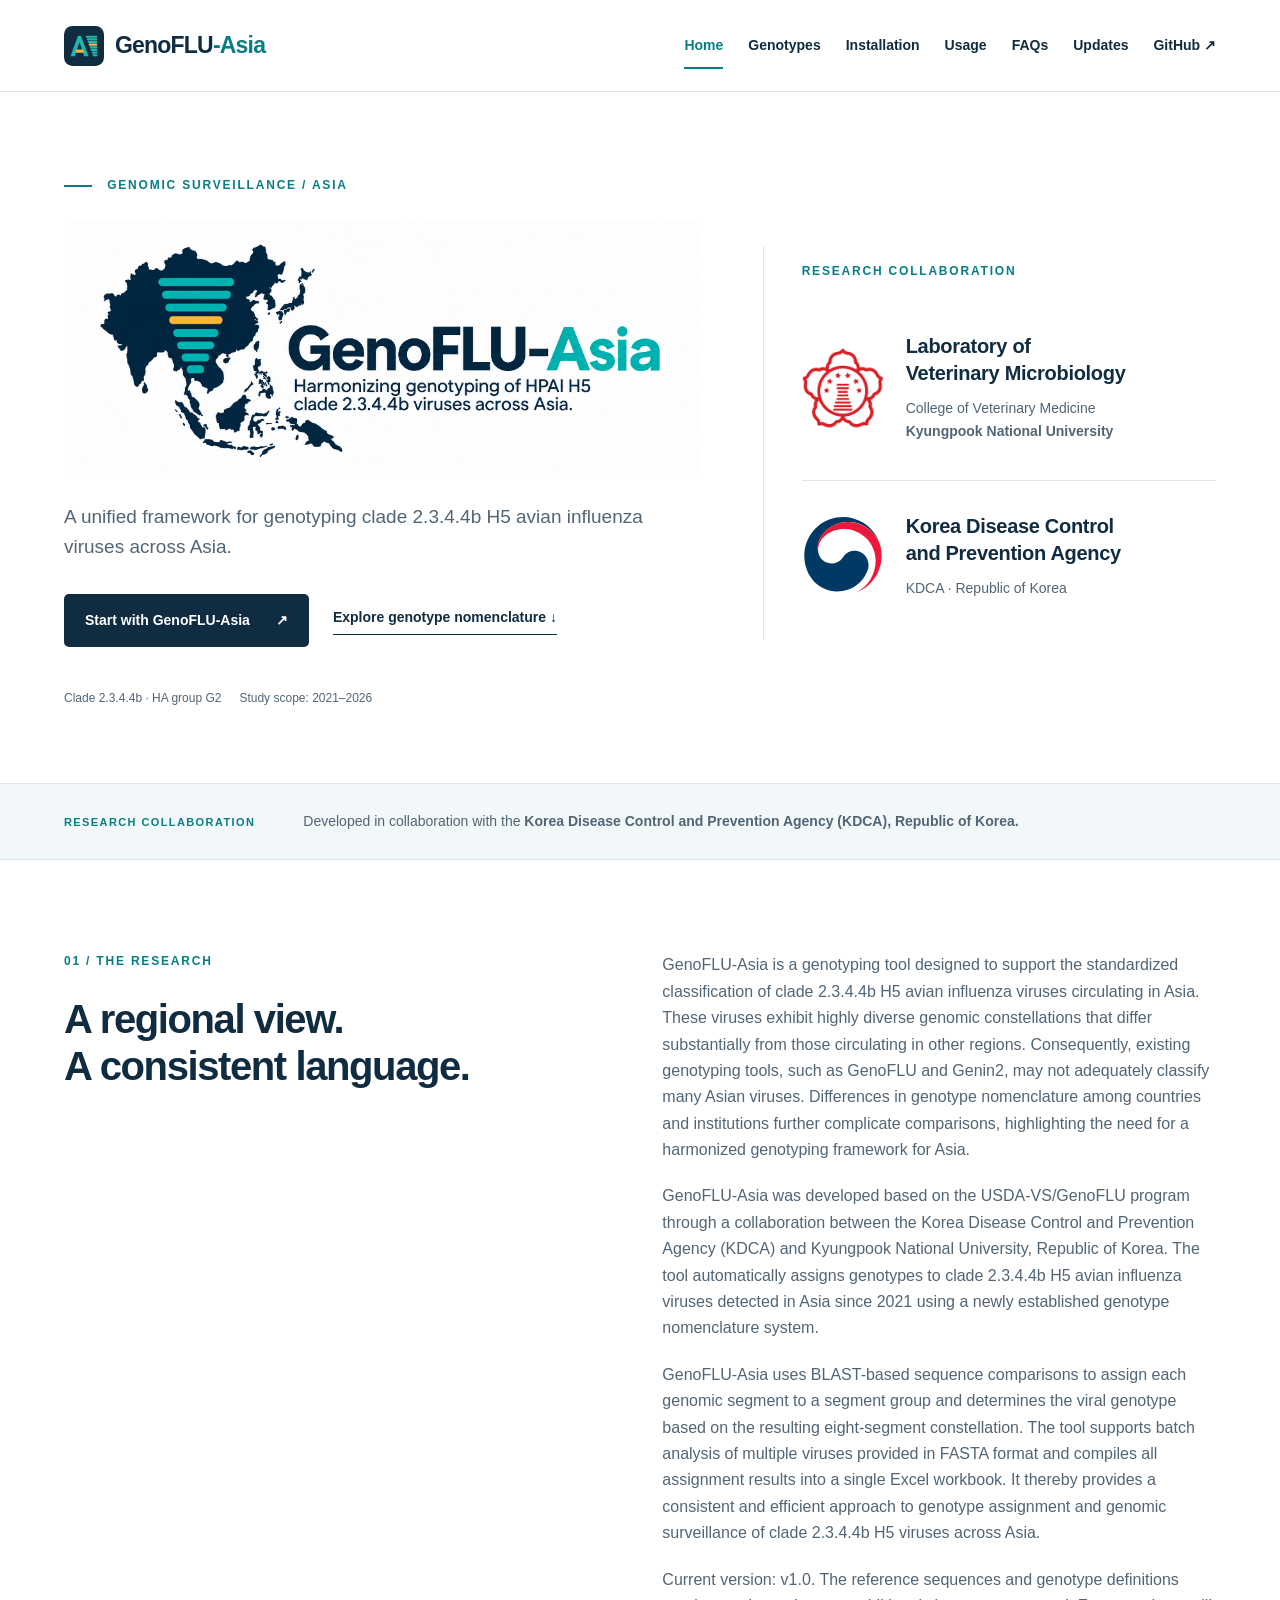
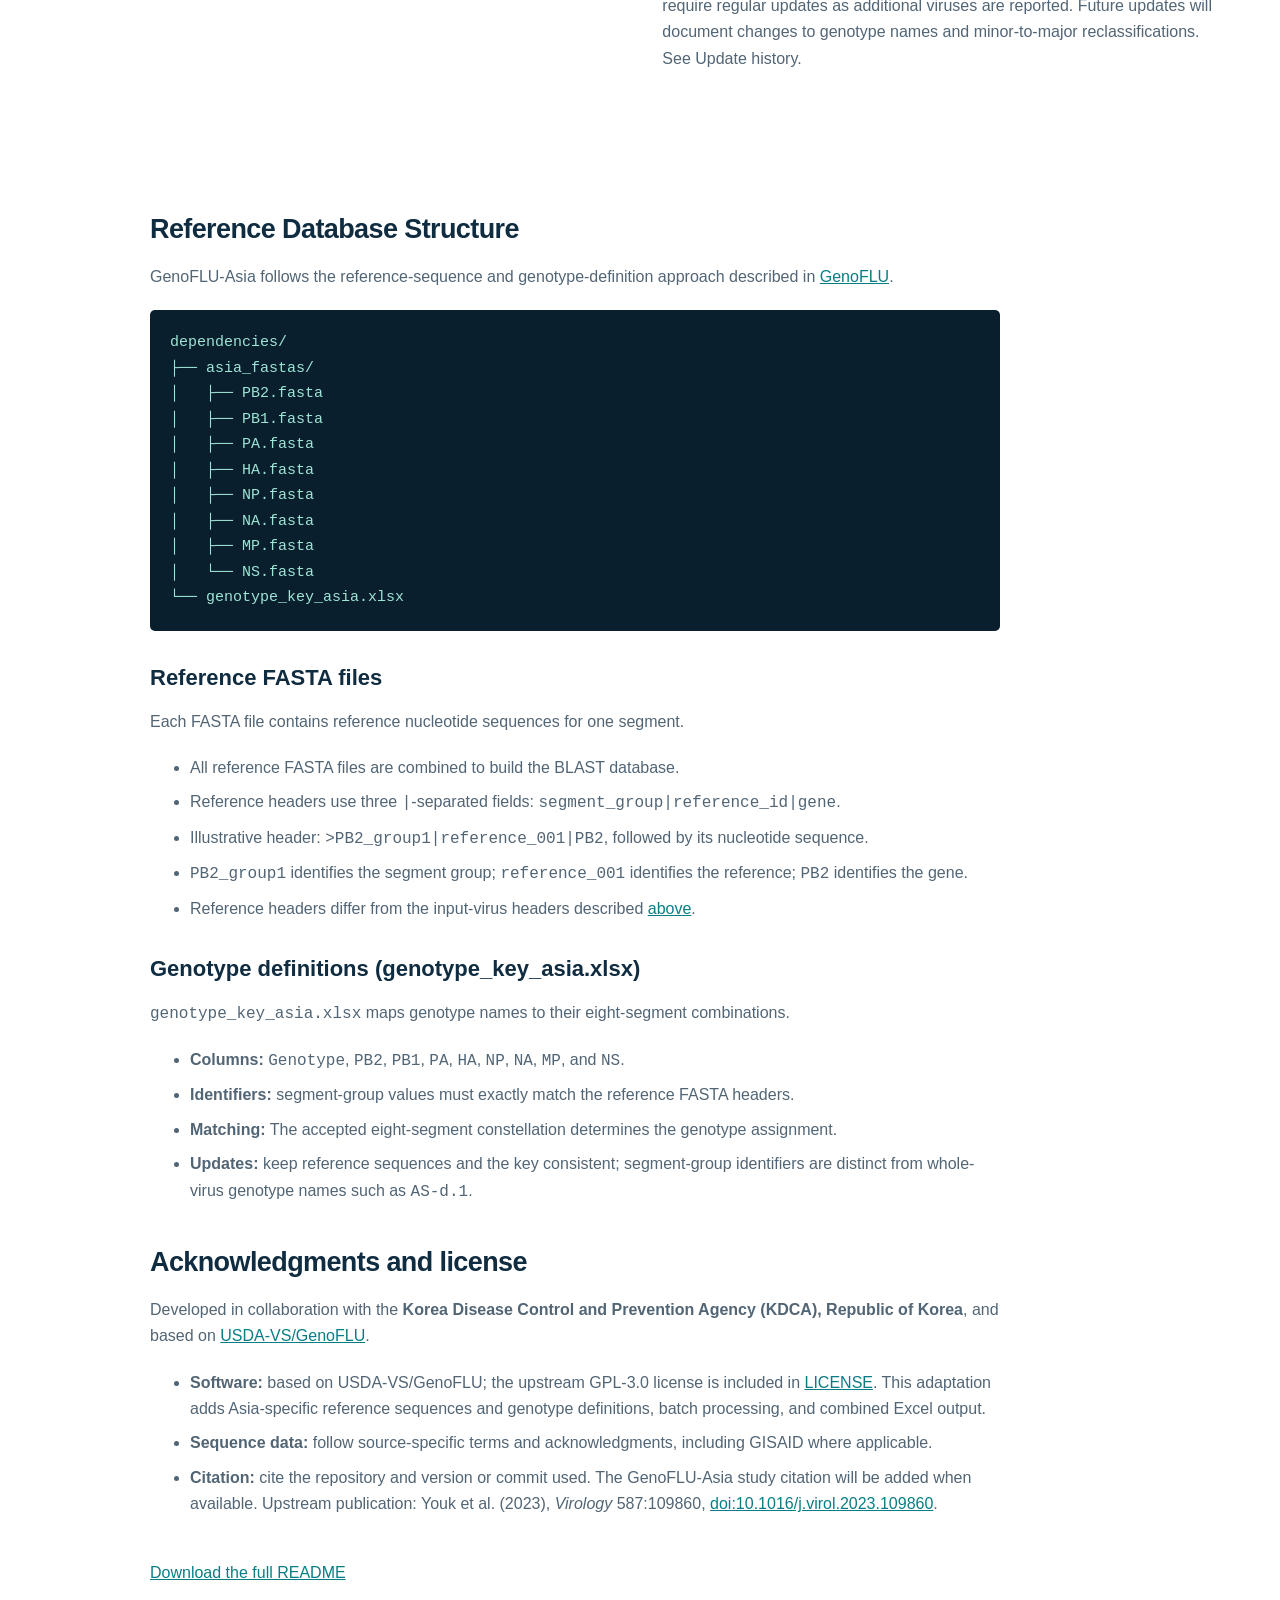
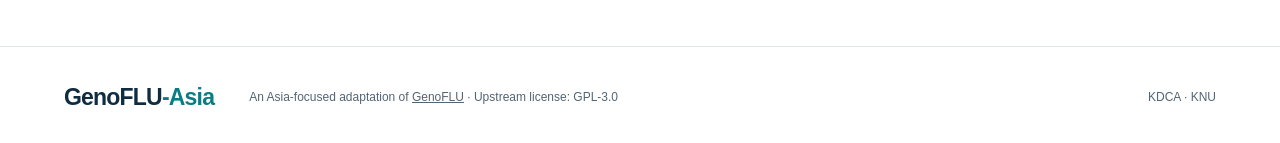
==== docs/index.html @ 5b0359af "Correct Genin2 name in overview" ====
<!doctype html>
<html lang="en">
<head>
<meta charset="utf-8"><meta name="viewport" content="width=device-width,initial-scale=1">
<title>Home | GenoFLU-Asia</title>
<meta name="description" content="Harmonizing genotyping of HPAI H5 clade 2.3.4.4b viruses across Asia. A unified framework for genotyping clade 2.3.4.4b H5 viruses across Asia.">
<link rel="icon" type="image/svg+xml" href="assets/genoflu-asia-icon.svg">
<link rel="stylesheet" href="style.css?v=20260916-institutions">
</head>
<body><a class="skip" href="#main">Skip to content</a><header><a class="brand" href="index.html"><img class="brand-icon" src="assets/genoflu-asia-icon.svg" alt="" width="40" height="40">GenoFLU<span class="brandasia">-Asia</span></a><nav aria-label="Main navigation"><a href="index.html" aria-current="page">Home</a><a href="genotypes.html">Genotypes</a><a href="installation.html">Installation</a><a href="usage.html">Usage</a><a href="faqs.html">FAQs</a><a href="updates.html">Updates</a><a href="https://github.com/KDCA-KNU-VirusResearch/GenoFLU-Asia">GitHub ↗</a></nav></header><main id="main" class=""><section class="hero hero-institutions">
<div class="herocopy"><p class="eyebrow"><span class="line"></span> GENOMIC SURVEILLANCE / ASIA</p><h1 class="hero-brand"><img src="assets/genoflu-asia-logo.png?v=6" alt="GenoFLU-Asia — Harmonizing genotyping of HPAI H5 clade 2.3.4.4b viruses across Asia." width="1983" height="793"></h1><p class="intro">A unified framework for genotyping clade 2.3.4.4b H5 avian influenza viruses across Asia.</p><div class="actions"><a class="button primary" href="installation.html">Start with GenoFLU-Asia <span aria-hidden="true">↗</span></a><a class="textlink" href="genotypes.html">Explore genotype nomenclature ↓</a></div><div class="scope"><span>Clade 2.3.4.4b · HA group G2</span><span>Study scope: 2021–2026</span></div></div>
<aside class="institution-panel" aria-label="Research collaboration">
<p class="eyebrow">RESEARCH COLLABORATION</p>
<div class="institution knu-institution">
<img src="assets/knu-authority-mark.jpg" alt="Kyungpook National University emblem" width="200" height="200">
<div><h2>Laboratory of<br>Veterinary Microbiology</h2><p>College of Veterinary Medicine<br><strong>Kyungpook National University</strong></p></div>
</div>
<div class="institution kdca-institution">
<img src="assets/kdca-signature.svg" alt="Korea Disease Control and Prevention Agency" class="kdca-signature">
<div><h2>Korea Disease Control<br>and Prevention Agency</h2><p>KDCA · Republic of Korea</p></div>
</div>
</aside>
</section>
<aside class="collaboration"><span>RESEARCH COLLABORATION</span><p>Developed in collaboration with the <strong>Korea Disease Control and Prevention Agency (KDCA), Republic of Korea.</strong></p></aside>
<section class="section overview" id="research"><div><p class="eyebrow">01 / THE RESEARCH</p><h2>A regional view.<br>A consistent language.</h2></div><div class="overviewtext"><p>GenoFLU-Asia is a genotyping tool designed to support the standardized classification of clade 2.3.4.4b H5 avian influenza viruses circulating in Asia. These viruses exhibit highly diverse genomic constellations that differ substantially from those circulating in other regions. Consequently, existing genotyping tools, such as GenoFLU and Genin2, may not adequately classify many Asian viruses. Differences in genotype nomenclature among countries and institutions further complicate comparisons, highlighting the need for a harmonized genotyping framework for Asia.</p>
<p>GenoFLU-Asia was developed based on the USDA-VS/GenoFLU program through a collaboration between the Korea Disease Control and Prevention Agency (KDCA) and Kyungpook National University, Republic of Korea. The tool automatically assigns genotypes to clade 2.3.4.4b H5 avian influenza viruses detected in Asia since 2021 using a newly established genotype nomenclature system.</p>
<p>GenoFLU-Asia uses BLAST-based sequence comparisons to assign each genomic segment to a segment group and determines the viral genotype based on the resulting eight-segment constellation. The tool supports batch analysis of multiple viruses provided in FASTA format and compiles all assignment results into a single Excel workbook. It thereby provides a consistent and efficient approach to genotype assignment and genomic surveillance of clade 2.3.4.4b H5 viruses across Asia.</p><p>Current version: v1.0. The reference sequences and genotype definitions require regular updates as additional viruses are reported. Future updates will document changes to genotype names and minor-to-major reclassifications. See <a href="updates.html">Update history</a>.</p></div></section>
<!-- README_REFERENCE_START --><div class="docpage reference-docs"><div class="docbody"><section id="reference-database-structure"><h2>Reference Database Structure</h2>
<p>GenoFLU-Asia follows the reference-sequence and genotype-definition approach described in <a href="https://github.com/USDA-VS/GenoFLU#-reference-database-structure">GenoFLU</a>.</p>
<pre><code>dependencies/
├── asia_fastas/
│   ├── PB2.fasta
│   ├── PB1.fasta
│   ├── PA.fasta
│   ├── HA.fasta
│   ├── NP.fasta
│   ├── NA.fasta
│   ├── MP.fasta
│   └── NS.fasta
└── genotype_key_asia.xlsx</code></pre>
<h3 id="reference-fasta-files">Reference FASTA files</h3>
<p>Each FASTA file contains reference nucleotide sequences for one segment.</p>
<ul><li>All reference FASTA files are combined to build the BLAST database.</li><li>Reference headers use three <code>|</code>-separated fields: <code>segment_group|reference_id|gene</code>.</li><li>Illustrative header: <code>&gt;PB2_group1|reference_001|PB2</code>, followed by its nucleotide sequence.</li><li><code>PB2_group1</code> identifies the segment group; <code>reference_001</code> identifies the reference; <code>PB2</code> identifies the gene.</li><li>Reference headers differ from the input-virus headers described <a href="usage.html#prepare-fasta-headers">above</a>.</li></ul>
<h3 id="genotype-key">Genotype definitions (genotype_key_asia.xlsx)</h3>
<p><code>genotype_key_asia.xlsx</code> maps genotype names to their eight-segment combinations.</p>
<ul><li><strong>Columns:</strong> <code>Genotype</code>, <code>PB2</code>, <code>PB1</code>, <code>PA</code>, <code>HA</code>, <code>NP</code>, <code>NA</code>, <code>MP</code>, and <code>NS</code>.</li><li><strong>Identifiers:</strong> segment-group values must exactly match the reference FASTA headers.</li><li><strong>Matching:</strong> The accepted eight-segment constellation determines the genotype assignment.</li><li><strong>Updates:</strong> keep reference sequences and the key consistent; segment-group identifiers are distinct from whole-virus genotype names such as <code>AS-d.1</code>.</li></ul></section><section id="acknowledgments-and-license"><h2>Acknowledgments and license</h2>
<p>Developed in collaboration with the <strong>Korea Disease Control and Prevention Agency (KDCA), Republic of Korea</strong>, and based on <a href="https://github.com/USDA-VS/GenoFLU">USDA-VS/GenoFLU</a>.</p>
<ul><li><strong>Software:</strong> based on USDA-VS/GenoFLU; the upstream GPL-3.0 license is included in <a href="LICENSE">LICENSE</a>. This adaptation adds Asia-specific reference sequences and genotype definitions, batch processing, and combined Excel output.</li><li><strong>Sequence data:</strong> follow source-specific terms and acknowledgments, including GISAID where applicable.</li><li><strong>Citation:</strong> cite the repository and version or commit used. The GenoFLU-Asia study citation will be added when available. Upstream publication: Youk et al. (2023), <em>Virology</em> 587:109860, <a href="https://doi.org/10.1016/j.virol.2023.109860">doi:10.1016/j.virol.2023.109860</a>.</li></ul></section><p><a href="README.md">Download the full README</a></p></div></div><!-- README_REFERENCE_END --></main><footer><a class="brand" href="index.html">GenoFLU<span class="brandasia">-Asia</span></a><p>An Asia-focused adaptation of <a href="https://github.com/USDA-VS/GenoFLU">GenoFLU</a> · Upstream license: GPL-3.0</p><span>KDCA · KNU</span></footer><div role="status" aria-live="polite" id="status"></div><script src="app.js"></script></body></html>
---- docs/style.css ----
:root{--navy:#102c40;--teal:#087e84;--mint:#63d9c3;--gray:#526575;--line:#dce5e9;--light:#f2f7f9}*{box-sizing:border-box}html{scroll-behavior:smooth;scroll-padding-top:100px}body{margin:0;color:var(--navy);font:16px/1.65 Arial,Helvetica,sans-serif}a{color:inherit;text-decoration:none}button{font:inherit;cursor:pointer}button,a{-webkit-tap-highlight-color:transparent}a:focus-visible,button:focus-visible{outline:3px solid #e69d24;outline-offset:5px}header{height:92px;max-width:1440px;padding:0 64px;margin:auto;display:flex;align-items:center;justify-content:space-between;border-bottom:1px solid var(--line)}.brand{display:inline-flex;align-items:center;font-size:23px;font-weight:750;letter-spacing:-.8px}.brandasia{color:var(--teal)}.brandmark{background:var(--navy);color:var(--mint);border-radius:8px;padding:0 10px;font-size:27px;margin-right:10px}nav{display:flex;align-items:center;gap:32px;font-size:14px;font-weight:bold}.navbutton{border:1px solid var(--line);padding:9px 17px;border-radius:5px}.hero{max-width:1440px;margin:auto;padding:84px 64px 74px;display:grid;grid-template-columns:1.3fr 1fr;gap:65px;align-items:center}.eyebrow{font-size:12px;font-weight:bold;letter-spacing:1.8px;color:var(--teal);margin:0 0 24px}.line{display:inline-block;width:28px;height:2px;background:var(--teal);vertical-align:middle;margin-right:10px}h1{font-size:clamp(42px,4.65vw,68px);line-height:1.09;letter-spacing:-2.8px;margin:0 0 26px;font-weight:650}h1 em{color:var(--teal);font-style:normal}p{margin:0 0 20px}.intro{max-width:455px;font-size:19px;color:var(--gray);line-height:1.6}.actions{display:flex;align-items:center;gap:24px;flex-wrap:wrap;margin-top:32px}.button{padding:15px 21px;border-radius:5px;display:inline-flex;gap:26px;align-items:center;font-size:14px;font-weight:bold}.primary{background:var(--navy);color:white}.primary:hover{background:var(--teal)}.textlink{font-size:14px;font-weight:bold;border-bottom:1px solid currentColor;padding-bottom:5px}.scope{display:flex;gap:18px;flex-wrap:wrap;font-size:12px;color:var(--gray);margin-top:42px}.herofigure{border-radius:12px;padding:27px 32px;background:var(--navy);color:#dcecf2;box-shadow:0 24px 60px #15364618;overflow:hidden}.figuretop{display:flex;justify-content:space-between;font-size:10px;letter-spacing:1.6px;border-bottom:1px solid #ffffff25;padding-bottom:18px;gap:10px}.diagramlabel{font-size:14px;margin:26px 0 0;color:#b6cfda}.segments{display:flex;gap:14px;height:208px;align-items:end;justify-content:center;margin:0 0 20px}.segments div{display:flex;flex-direction:column;align-items:center;gap:12px;font-size:12px;color:#b9d5dd}.segments i{display:block;width:21px;height:var(--h);background:var(--c);border-radius:14px}.diagramflow{border-top:1px solid #ffffff25;border-bottom:1px solid #ffffff25;font-size:10px;letter-spacing:1.2px;padding:17px 0;display:flex;justify-content:space-between;gap:8px}.diagramflow span{color:var(--mint)}.example{display:flex;align-items:center;justify-content:space-between;margin:16px 0}.example span{font-size:13px;color:#b6cfda}.example strong{font-size:40px;letter-spacing:-1px;color:white}.example b{color:var(--mint)}.example em{font-style:normal;color:#f0b84a}.diagramnote{font-size:12px;color:#a9c2cd;margin:0}.collaboration{background:var(--light);border-block:1px solid var(--line);display:flex;align-items:center;gap:48px;padding:26px max(64px,calc((100vw - 1312px)/2));}.collaboration>span{font-size:11px;letter-spacing:1.4px;min-width:185px;color:var(--teal);font-weight:bold}.collaboration p{font-size:14px;max-width:760px;margin:0;color:var(--gray)}.section{max-width:1440px;padding:92px 64px;margin:auto}.overview{display:grid;grid-template-columns:1fr 1.1fr;gap:95px}h2{font-size:40px;line-height:1.18;letter-spacing:-1.4px;font-weight:600;margin:0 0 25px}.overviewtext p{color:var(--gray)}.distribution{max-width:1312px;margin:0 auto;background:var(--light);border:1px solid var(--line);border-radius:10px;padding:42px}.sectionheading{display:flex;justify-content:space-between;gap:50px;align-items:end}.sectionheading>p{max-width:340px;color:var(--gray);font-size:15px}.tabs{display:flex;gap:28px;margin:20px 0 0;border-bottom:1px solid var(--line)}.tabs button{color:var(--gray);border:0;background:none;padding:18px 0;font-size:14px;font-weight:bold}.tabs [aria-selected=true]{color:var(--teal);box-shadow:0 2px var(--teal)}.figurepanel{background:white;margin-top:25px;border-radius:5px;padding:15px}.figurepanel[hidden]{display:none}figure{margin:0}img{max-width:100%;height:auto;display:block}figcaption{padding:18px 10px 8px;border-top:1px solid var(--line);font-size:13px;color:var(--gray);display:flex;gap:20px;justify-content:space-between}figcaption a{white-space:nowrap;text-decoration:underline}.names{display:grid;grid-template-columns:1fr 1fr;gap:35px 80px}.names>div>p:not(.eyebrow){color:var(--gray);max-width:400px}.namerules article{display:flex;gap:28px;padding:25px 0;border-bottom:1px solid var(--line)}.namerules article:first-child{padding-top:0}.rulecount{font-size:42px;line-height:1.3;color:var(--teal);min-width:66px}.namerules h3{margin:0 0 5px;font-size:18px}.namerules p{font-size:15px;color:var(--gray);margin:0}.nameimage{grid-column:1/-1;border:1px solid var(--line);border-radius:8px;overflow:hidden;padding:15px}.start{background:var(--navy);color:white;display:grid;grid-template-columns:.8fr 1.2fr;gap:100px;padding:80px max(64px,calc((100vw - 1312px)/2));}.start .eyebrow{color:var(--mint)}.startintro>p:not(.eyebrow){color:#bdd1db;max-width:330px}.startintro .textlink{color:var(--mint)}.startintro .releasenote{font-size:13px;margin-top:32px}.steps article{border-top:1px solid #ffffff26;padding:23px 0 17px}.steps article:first-child{padding-top:0;border-top:0}.stephead{display:flex;align-items:center;justify-content:space-between;gap:15px}.steps h3{font-size:17px;margin:0 0 14px}.steps h3 span{color:var(--mint);font:13px monospace;margin-right:15px}.copy{background:#ffffff10;border:1px solid #ffffff35;border-radius:4px;color:white;font-size:12px;padding:5px 12px}.copy:hover{background:#ffffff25}pre{background:#091f2e;padding:20px;border-radius:5px;overflow:auto;margin:10px 0 12px;font-size:14px;line-height:1.7;color:#9ee4d4}code{font-family:Consolas,monospace}.steps p{color:#bed0da;font-size:14px;margin:0}.steps p code{overflow-wrap:anywhere}.result{padding-bottom:0!important}footer{max-width:1440px;padding:32px 64px;display:flex;align-items:center;gap:35px;margin:auto}footer p{font-size:12px;color:var(--gray);margin:0;flex:1}footer p a{text-decoration:underline}footer>span{font-size:12px;color:var(--gray)}#status{position:fixed;right:25px;bottom:25px;background:var(--teal);color:white;border-radius:5px;padding:0}#status:not(:empty){padding:12px 20px}.skip{position:absolute;left:20px;top:-90px;background:white;padding:10px;z-index:10}.skip:focus{top:10px}@media(max-width:1050px){header{padding:0 30px}.hero{padding:60px 30px;gap:30px}h1{font-size:48px}.segments{gap:10px}.herofigure{padding:25px}.section{padding:65px 30px;gap:40px}.distribution{margin:0 25px;padding:25px}.collaboration{padding:24px 30px;gap:25px}.start{padding:60px 30px;gap:45px}footer{padding:30px}.scope{gap:8px}.figuretop{font-size:9px}}@media(max-width:720px){header{height:76px;padding:0 20px}.brand{font-size:20px}nav{gap:16px}nav>a:not(.navbutton){display:none}.hero{grid-template-columns:1fr;padding:45px 22px;gap:40px}h1{font-size:46px;letter-spacing:-1.8px}.herofigure{max-width:500px;width:100%;margin:auto}.scope{margin-top:26px}.collaboration{display:block;padding:23px}.collaboration>span{display:block;margin-bottom:10px}.section{padding:55px 22px;grid-template-columns:1fr;gap:20px}h2{font-size:34px}.distribution{margin:0 12px;padding:22px 12px}.sectionheading{display:block}.sectionheading>p{max-width:none}.tabs{gap:20px}.tabs button{font-size:13px;text-align:left}.figurepanel{padding:5px}.figurepanel img{min-height:0}figcaption{display:block;font-size:12px}figcaption a{display:inline-block;margin-top:10px}.nameimage{padding:0}.start{grid-template-columns:1fr;padding:50px 22px;gap:35px}.startintro>p:not(.eyebrow){max-width:none}footer{flex-wrap:wrap;padding:25px 22px;gap:15px}footer p{flex-basis:100%;order:3}.segments{gap:17px}.segments i{width:20px}.diagramflow{font-size:9px}.nameimage img{min-width:0}pre{font-size:12px}.actions{gap:20px}.rulecount{font-size:36px}}@media(prefers-reduced-motion:reduce){html{scroll-behavior:auto}}
/* Four vector-sharp constellation examples with vertically ordered segments. */
.hero{grid-template-columns:1.05fr 1.15fr;gap:40px}.herofigure{padding:28px 24px}.constellations{display:grid;grid-template-columns:repeat(4,minmax(0,1fr));gap:12px;padding:27px 0 30px}.constellation{min-width:0}.hagroup{font-size:12px;color:#b9d5dd;letter-spacing:1px}.constellation h3{font-size:19px;letter-spacing:-.6px;margin:4px 0 22px;color:white;white-space:nowrap}.verticalsegments{display:grid;gap:12px}.segmentrow{display:grid;grid-template-columns:25px 1fr;gap:6px;align-items:center;height:17px}.segmentrow span{font-size:10px;color:#c0d7e2}.segmentrow i{display:block;width:min(var(--bar),100%);height:9px;background:var(--c);border-radius:1px}.diagramnote{margin-top:14px}.names{padding-top:30px}.distribution{margin-bottom:85px}.tabs{flex-wrap:wrap;gap:12px 28px}.timeline-scroll{overflow-x:auto;background:#000;border-radius:4px}.timeline-scroll img{width:2679px;min-width:1800px;max-width:none;height:auto}.timeline-scroll:focus-visible{outline:3px solid var(--teal);outline-offset:4px}
@media(max-width:1050px){.hero{grid-template-columns:1fr;max-width:800px}.herofigure{width:100%}.constellation h3{font-size:22px}.segmentrow{grid-template-columns:32px 1fr;gap:12px}.segmentrow span{font-size:12px}.segmentrow i{height:10px}.constellations{gap:25px}.herofigure .diagramflow{justify-content:center;gap:24px}}
@media(max-width:720px){.herofigure{max-width:none;padding:22px 18px}.constellations{gap:12px}.constellation h3{font-size:17px}.segmentrow{grid-template-columns:24px 1fr;gap:5px}.segmentrow span{font-size:10px}.segmentrow i{height:8px}.verticalsegments{gap:11px}.names{padding-top:10px}.tabs{gap:8px 16px}.tabs button{padding:12px 0}.timeline-scroll img{min-width:1800px}.distribution{margin-bottom:50px}}
@media(max-width:390px){.constellations{grid-template-columns:repeat(2,minmax(0,1fr));gap:25px}.constellation h3{font-size:21px}.segmentrow{grid-template-columns:30px 1fr}.segmentrow span{font-size:12px}}
.timeline-scroll img{width:100%;min-width:0;max-width:100%}.timeline-scroll.is-zoomed img{width:2679px;min-width:2679px;max-width:none}.timeline-controls{display:flex;justify-content:flex-end;padding:8px 0 15px}.timeline-controls button{font-size:14px;padding:8px 14px;color:var(--teal);border:1px solid var(--line);border-radius:4px;background:white}
.timeline-scroll{background:#fff}.timeline-scroll.is-zoomed img{width:5891px;min-width:5891px;max-width:none}
header nav a[aria-current=page]{color:var(--teal);box-shadow:0 2px var(--teal);padding-block:10px}header nav{gap:25px}header nav>a{display:inline-block!important}.docpage{max-width:1080px;margin:auto;padding:75px 50px 90px;min-height:75vh}.docintro{border-bottom:1px solid var(--line);padding-bottom:25px;margin-bottom:40px}.docintro h1{font-size:54px;line-height:1.15;letter-spacing:-1.8px}.docintro>p:last-child{font-size:19px;color:var(--gray)}.docbody{max-width:850px}.docbody section{margin:0 0 42px}.docbody h2{font-size:27px;letter-spacing:-.6px;margin-bottom:18px}.docbody p{color:var(--gray)}.docbody p a{text-decoration:underline;color:var(--teal)}.docbody .copy{color:var(--teal);border-color:var(--line);background:var(--light)}.docbody .stephead h2{margin-bottom:0}.docbody pre{font-size:15px;margin-block:18px;line-height:1.7}.docbody code{overflow-wrap:anywhere}.notice{background:var(--light);border-left:3px solid var(--teal);padding:18px;margin-block:20px}.smallnote{font-size:14px}.tablewrap{overflow:auto;margin-bottom:20px}table{border-collapse:collapse;width:100%;font-size:15px}th,td{text-align:left;padding:16px;border-bottom:1px solid var(--line);vertical-align:top}th{background:var(--light)}td:first-child{font-weight:bold;width:30%}.faqitems details{border-bottom:1px solid var(--line);padding:20px 0}.faqitems summary{font-size:18px;font-weight:bold;cursor:pointer}.faqitems details p{margin:15px 0 0;padding-left:22px}.faqitems summary:focus-visible{outline:3px solid var(--teal)}body:has(.names) .names{padding-top:65px}footer{border-top:1px solid var(--line)}
@media(max-width:720px){header{height:auto;min-height:76px;flex-wrap:wrap;padding-block:14px;gap:15px}header nav{width:100%;gap:22px;overflow-x:auto;font-size:14px;padding-bottom:4px;white-space:nowrap}.docpage{padding:42px 22px 60px}.docintro h1{font-size:39px}.docintro>p:last-child{font-size:17px}.docbody pre{font-size:13px}.docbody h2{font-size:24px}.docbody .stephead{gap:10px}th,td{padding:12px}body:has(.names) .names{padding-top:40px}}
.brand-icon{display:inline-block;width:40px;height:40px;margin-right:11px;flex-shrink:0}header .brand{white-space:nowrap}
.brand-icon.primary-map{width:49px;height:40px;object-fit:contain}.segmentrow i{border-radius:999px}
.primary-wordmark{display:block;width:230px;height:auto;max-height:86px;object-fit:contain}@media(max-width:720px){.primary-wordmark{width:210px;max-height:76px}}
.hero-brand{margin:0 0 28px;line-height:1}.hero-brand img{display:block;width:100%;height:auto}.hero .herocopy{min-width:0}@media(max-width:720px){.hero-brand{margin:0 -10px 25px}.hero-brand img{width:100%}}
.docbody h3{font-size:22px;line-height:1.35;margin:32px 0 16px}.docbody li{margin-bottom:8px;color:var(--gray)}.docbody li a{text-decoration:underline;color:var(--teal)}.docbody .code-actions{justify-content:flex-end;margin-bottom:-8px}.reference-docs{min-height:0;padding-top:30px;padding-bottom:40px}

.hero.hero-single{display:block;max-width:1440px}.hero-single .herocopy{width:100%;max-width:1120px;margin-inline:auto}.hero-single .intro{max-width:640px}

.hero-single .hero-brand{margin:0 0 28px}

.hero.hero-institutions{display:grid;grid-template-columns:minmax(0,1.4fr) minmax(0,1fr);gap:64px;max-width:1440px;align-items:center}
.hero-institutions .hero-brand{margin:0 0 28px}.hero-institutions .intro{max-width:600px}
.institution-panel{border-left:1px solid var(--line);padding:16px 0 16px 38px}.institution-panel>.eyebrow{margin-bottom:28px}
.institution{display:flex;align-items:center;gap:22px;padding:24px 0}.institution+.institution{border-top:1px solid var(--line);margin-top:12px;padding-top:32px}
.knu-institution>img{width:82px;height:82px;object-fit:contain;flex-shrink:0}.institution h2{font-size:20px;line-height:1.35;letter-spacing:-.3px;margin:0 0 10px}.institution p{font-size:14px;line-height:1.65;color:var(--gray);margin:0}.institution p strong{font-weight:600}
.kdca-signature{width:82px;height:82px;object-fit:contain;flex-shrink:0}
@media(max-width:1050px){.hero.hero-institutions{grid-template-columns:1fr;max-width:850px;gap:36px}.institution-panel{border-left:0;border-top:1px solid var(--line);padding:28px 0 0}.institution-panel>.eyebrow{margin-bottom:10px}}
@media(max-width:720px){.institution h2{font-size:18px}.knu-institution>img,.kdca-signature{width:64px;height:64px}.institution{gap:18px}}
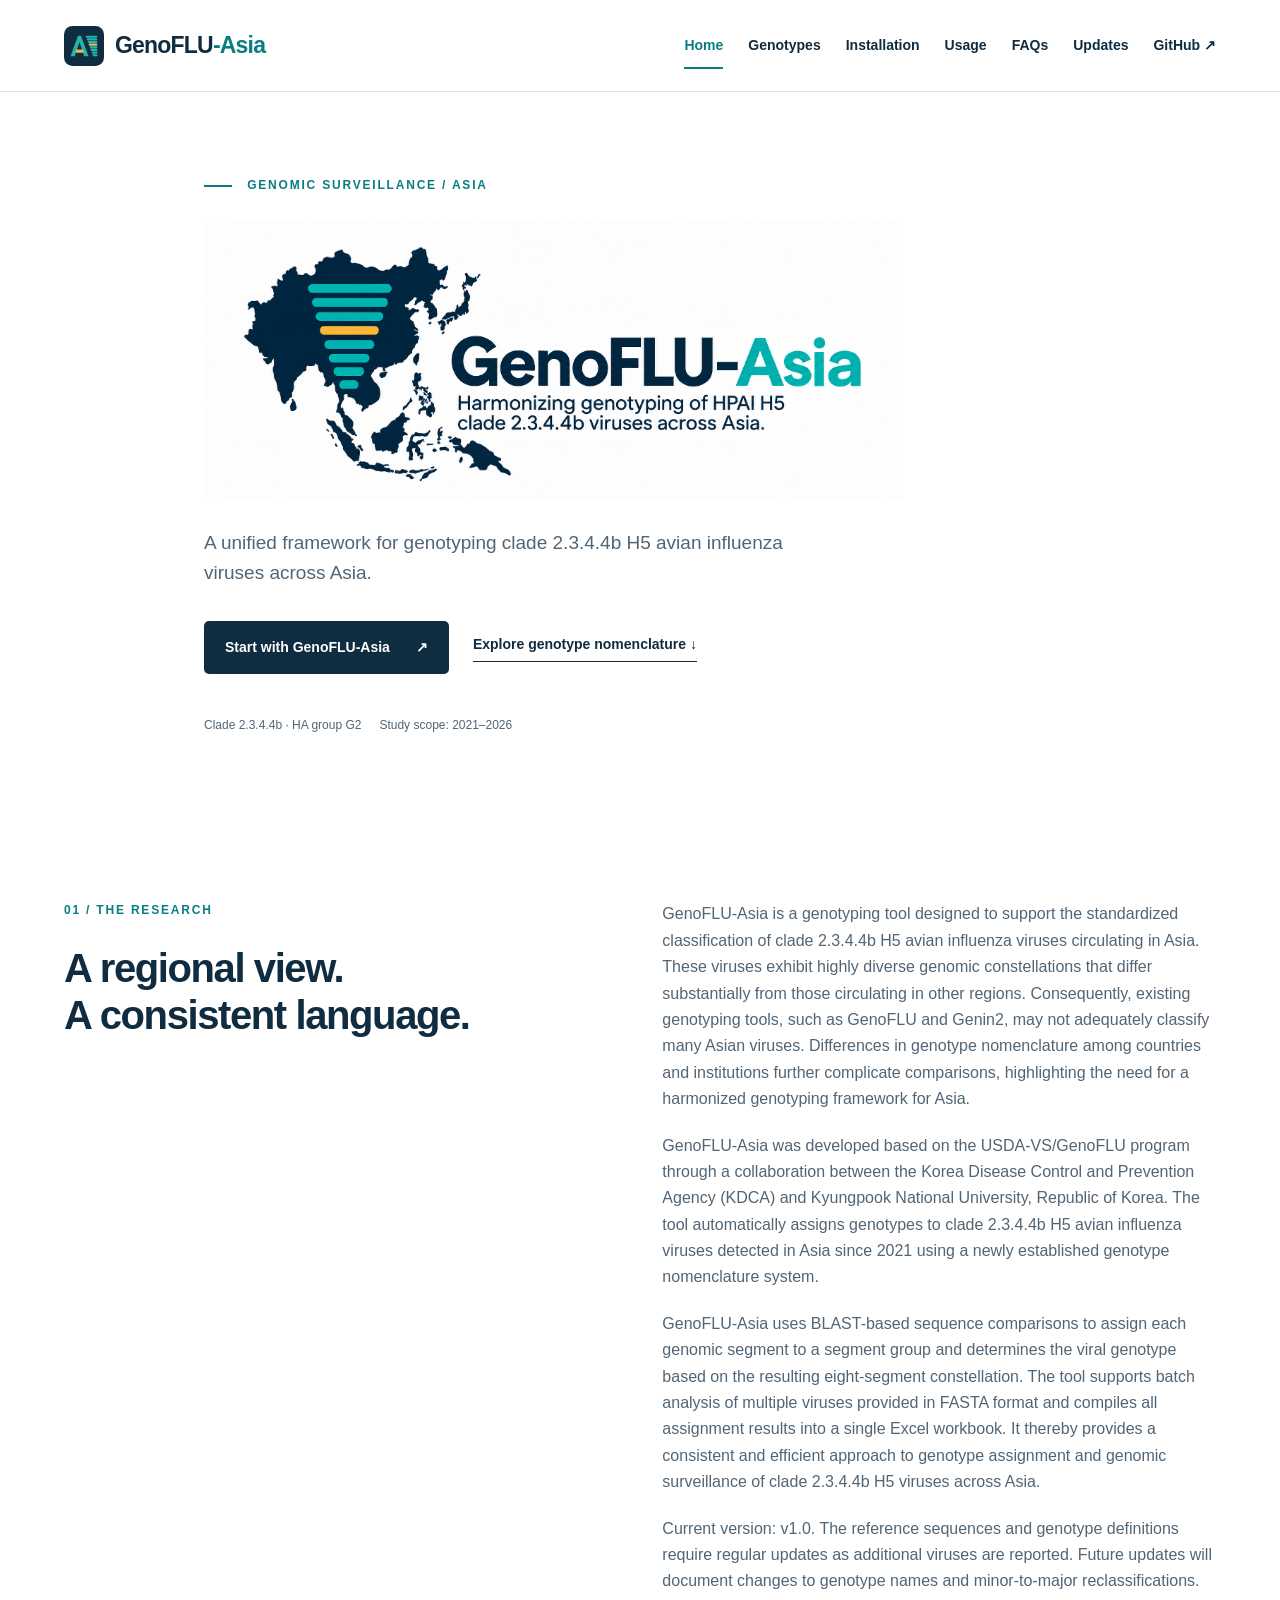
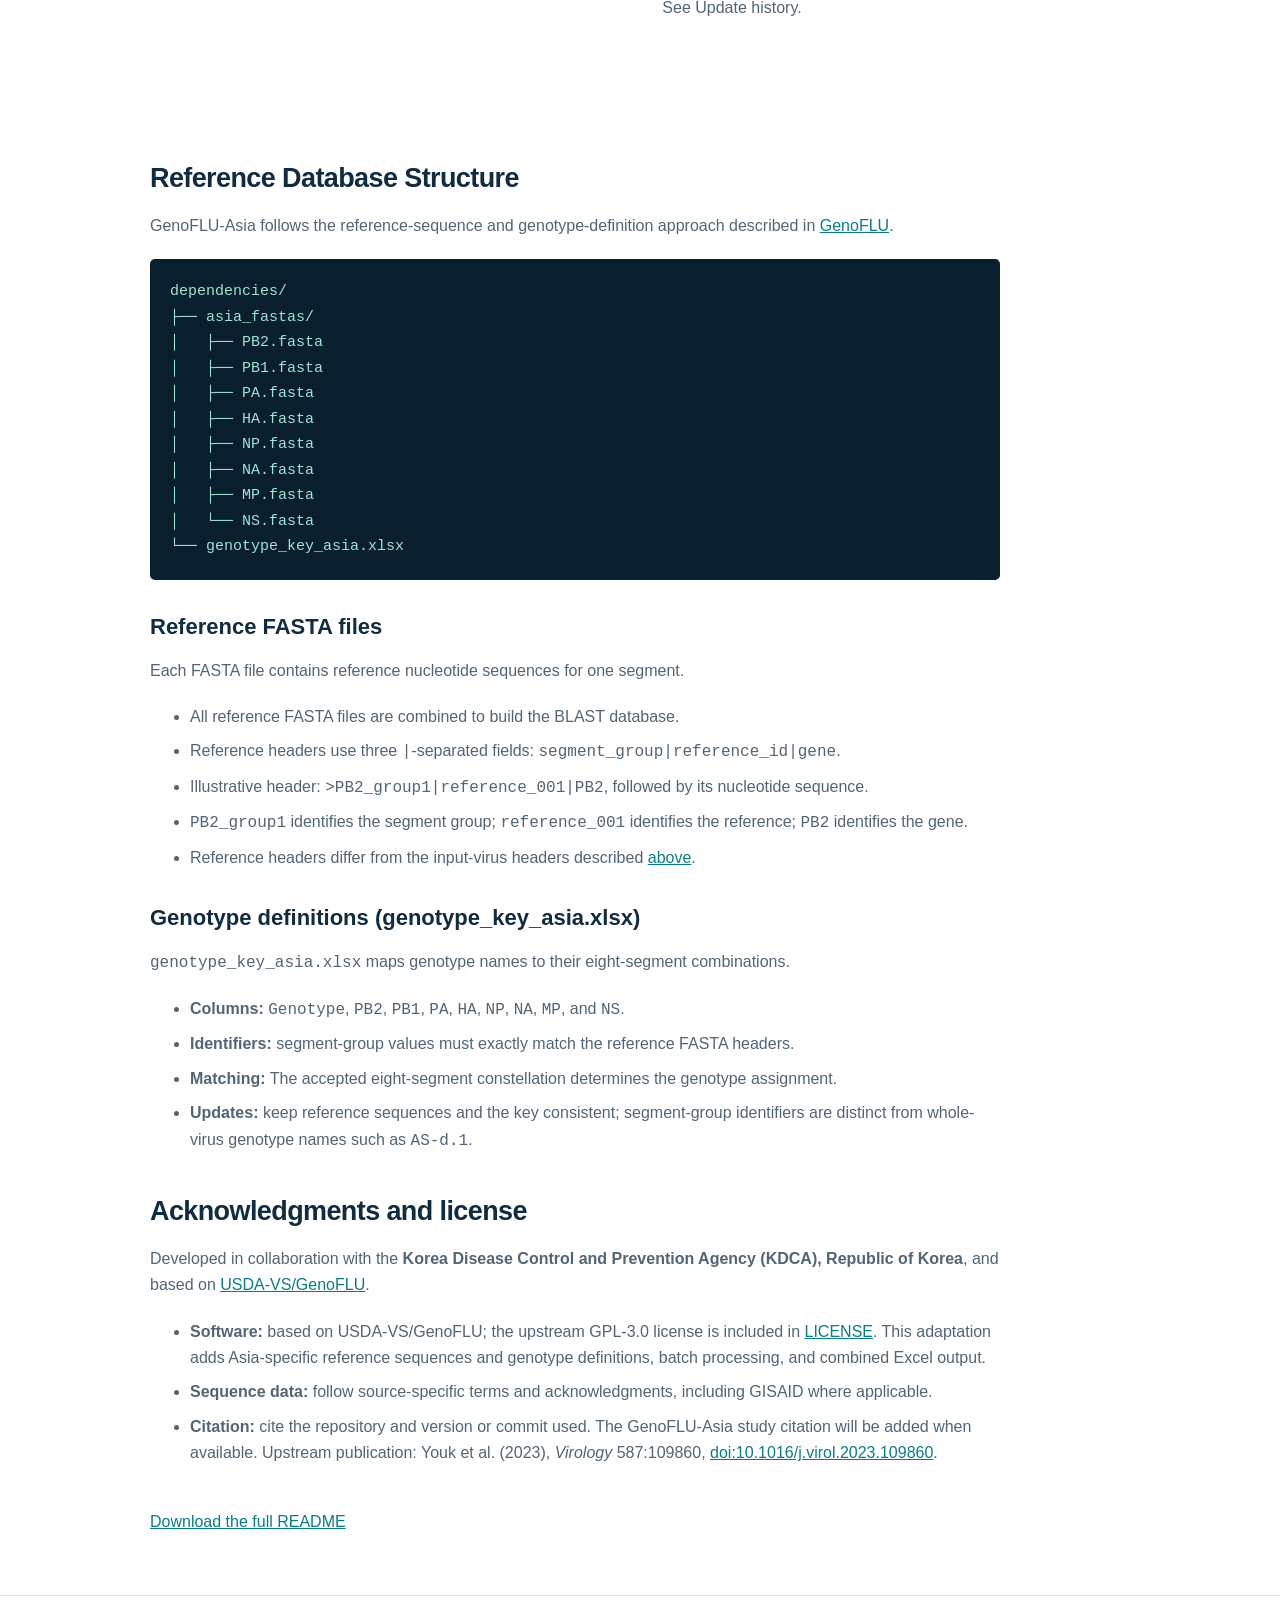
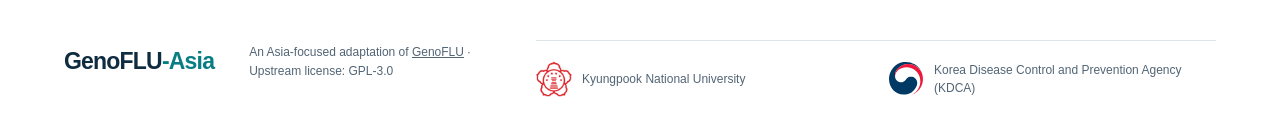
==== commit 93b85a5f: "Move institutional logos to compact side-by-side homepage footer" ====
--- a/docs/index.html
+++ b/docs/index.html
@@ -5,23 +5,11 @@
 <title>Home | GenoFLU-Asia</title>
 <meta name="description" content="Harmonizing genotyping of HPAI H5 clade 2.3.4.4b viruses across Asia. A unified framework for genotyping clade 2.3.4.4b H5 viruses across Asia.">
 <link rel="icon" type="image/svg+xml" href="assets/genoflu-asia-icon.svg">
-<link rel="stylesheet" href="style.css?v=20260916-institutions">
+<link rel="stylesheet" href="style.css?v=20261015-footer">
 </head>
-<body><a class="skip" href="#main">Skip to content</a><header><a class="brand" href="index.html"><img class="brand-icon" src="assets/genoflu-asia-icon.svg" alt="" width="40" height="40">GenoFLU<span class="brandasia">-Asia</span></a><nav aria-label="Main navigation"><a href="index.html" aria-current="page">Home</a><a href="genotypes.html">Genotypes</a><a href="installation.html">Installation</a><a href="usage.html">Usage</a><a href="faqs.html">FAQs</a><a href="updates.html">Updates</a><a href="https://github.com/KDCA-KNU-VirusResearch/GenoFLU-Asia">GitHub ↗</a></nav></header><main id="main" class=""><section class="hero hero-institutions">
+<body><a class="skip" href="#main">Skip to content</a><header><a class="brand" href="index.html"><img class="brand-icon" src="assets/genoflu-asia-icon.svg" alt="" width="40" height="40">GenoFLU<span class="brandasia">-Asia</span></a><nav aria-label="Main navigation"><a href="index.html" aria-current="page">Home</a><a href="genotypes.html">Genotypes</a><a href="installation.html">Installation</a><a href="usage.html">Usage</a><a href="faqs.html">FAQs</a><a href="updates.html">Updates</a><a href="https://github.com/KDCA-KNU-VirusResearch/GenoFLU-Asia">GitHub ↗</a></nav></header><main id="main" class=""><section class="hero hero-home">
 <div class="herocopy"><p class="eyebrow"><span class="line"></span> GENOMIC SURVEILLANCE / ASIA</p><h1 class="hero-brand"><img src="assets/genoflu-asia-logo.png?v=6" alt="GenoFLU-Asia — Harmonizing genotyping of HPAI H5 clade 2.3.4.4b viruses across Asia." width="1983" height="793"></h1><p class="intro">A unified framework for genotyping clade 2.3.4.4b H5 avian influenza viruses across Asia.</p><div class="actions"><a class="button primary" href="installation.html">Start with GenoFLU-Asia <span aria-hidden="true">↗</span></a><a class="textlink" href="genotypes.html">Explore genotype nomenclature ↓</a></div><div class="scope"><span>Clade 2.3.4.4b · HA group G2</span><span>Study scope: 2021–2026</span></div></div>
-<aside class="institution-panel" aria-label="Research collaboration">
-<p class="eyebrow">RESEARCH COLLABORATION</p>
-<div class="institution knu-institution">
-<img src="assets/knu-authority-mark.jpg" alt="Kyungpook National University emblem" width="200" height="200">
-<div><h2>Laboratory of<br>Veterinary Microbiology</h2><p>College of Veterinary Medicine<br><strong>Kyungpook National University</strong></p></div>
-</div>
-<div class="institution kdca-institution">
-<img src="assets/kdca-signature.svg" alt="Korea Disease Control and Prevention Agency" class="kdca-signature">
-<div><h2>Korea Disease Control<br>and Prevention Agency</h2><p>KDCA · Republic of Korea</p></div>
-</div>
-</aside>
 </section>
-<aside class="collaboration"><span>RESEARCH COLLABORATION</span><p>Developed in collaboration with the <strong>Korea Disease Control and Prevention Agency (KDCA), Republic of Korea.</strong></p></aside>
 <section class="section overview" id="research"><div><p class="eyebrow">01 / THE RESEARCH</p><h2>A regional view.<br>A consistent language.</h2></div><div class="overviewtext"><p>GenoFLU-Asia is a genotyping tool designed to support the standardized classification of clade 2.3.4.4b H5 avian influenza viruses circulating in Asia. These viruses exhibit highly diverse genomic constellations that differ substantially from those circulating in other regions. Consequently, existing genotyping tools, such as GenoFLU and Genin2, may not adequately classify many Asian viruses. Differences in genotype nomenclature among countries and institutions further complicate comparisons, highlighting the need for a harmonized genotyping framework for Asia.</p>
 <p>GenoFLU-Asia was developed based on the USDA-VS/GenoFLU program through a collaboration between the Korea Disease Control and Prevention Agency (KDCA) and Kyungpook National University, Republic of Korea. The tool automatically assigns genotypes to clade 2.3.4.4b H5 avian influenza viruses detected in Asia since 2021 using a newly established genotype nomenclature system.</p>
 <p>GenoFLU-Asia uses BLAST-based sequence comparisons to assign each genomic segment to a segment group and determines the viral genotype based on the resulting eight-segment constellation. The tool supports batch analysis of multiple viruses provided in FASTA format and compiles all assignment results into a single Excel workbook. It thereby provides a consistent and efficient approach to genotype assignment and genomic surveillance of clade 2.3.4.4b H5 viruses across Asia.</p><p>Current version: v1.0. The reference sequences and genotype definitions require regular updates as additional viruses are reported. Future updates will document changes to genotype names and minor-to-major reclassifications. See <a href="updates.html">Update history</a>.</p></div></section>
@@ -45,4 +33,7 @@
 <p><code>genotype_key_asia.xlsx</code> maps genotype names to their eight-segment combinations.</p>
 <ul><li><strong>Columns:</strong> <code>Genotype</code>, <code>PB2</code>, <code>PB1</code>, <code>PA</code>, <code>HA</code>, <code>NP</code>, <code>NA</code>, <code>MP</code>, and <code>NS</code>.</li><li><strong>Identifiers:</strong> segment-group values must exactly match the reference FASTA headers.</li><li><strong>Matching:</strong> The accepted eight-segment constellation determines the genotype assignment.</li><li><strong>Updates:</strong> keep reference sequences and the key consistent; segment-group identifiers are distinct from whole-virus genotype names such as <code>AS-d.1</code>.</li></ul></section><section id="acknowledgments-and-license"><h2>Acknowledgments and license</h2>
 <p>Developed in collaboration with the <strong>Korea Disease Control and Prevention Agency (KDCA), Republic of Korea</strong>, and based on <a href="https://github.com/USDA-VS/GenoFLU">USDA-VS/GenoFLU</a>.</p>
-<ul><li><strong>Software:</strong> based on USDA-VS/GenoFLU; the upstream GPL-3.0 license is included in <a href="LICENSE">LICENSE</a>. This adaptation adds Asia-specific reference sequences and genotype definitions, batch processing, and combined Excel output.</li><li><strong>Sequence data:</strong> follow source-specific terms and acknowledgments, including GISAID where applicable.</li><li><strong>Citation:</strong> cite the repository and version or commit used. The GenoFLU-Asia study citation will be added when available. Upstream publication: Youk et al. (2023), <em>Virology</em> 587:109860, <a href="https://doi.org/10.1016/j.virol.2023.109860">doi:10.1016/j.virol.2023.109860</a>.</li></ul></section><p><a href="README.md">Download the full README</a></p></div></div><!-- README_REFERENCE_END --></main><footer><a class="brand" href="index.html">GenoFLU<span class="brandasia">-Asia</span></a><p>An Asia-focused adaptation of <a href="https://github.com/USDA-VS/GenoFLU">GenoFLU</a> · Upstream license: GPL-3.0</p><span>KDCA · KNU</span></footer><div role="status" aria-live="polite" id="status"></div><script src="app.js"></script></body></html>
+<ul><li><strong>Software:</strong> based on USDA-VS/GenoFLU; the upstream GPL-3.0 license is included in <a href="LICENSE">LICENSE</a>. This adaptation adds Asia-specific reference sequences and genotype definitions, batch processing, and combined Excel output.</li><li><strong>Sequence data:</strong> follow source-specific terms and acknowledgments, including GISAID where applicable.</li><li><strong>Citation:</strong> cite the repository and version or commit used. The GenoFLU-Asia study citation will be added when available. Upstream publication: Youk et al. (2023), <em>Virology</em> 587:109860, <a href="https://doi.org/10.1016/j.virol.2023.109860">doi:10.1016/j.virol.2023.109860</a>.</li></ul></section><p><a href="README.md">Download the full README</a></p></div></div><!-- README_REFERENCE_END --></main><footer class="home-footer"><a class="brand" href="index.html">GenoFLU<span class="brandasia">-Asia</span></a><p>An Asia-focused adaptation of <a href="https://github.com/USDA-VS/GenoFLU">GenoFLU</a> · Upstream license: GPL-3.0</p><div class="footer-institutions" aria-label="Research institutions">
+<div class="footer-institution"><img src="assets/knu-authority-mark.jpg" alt="" width="36" height="36"><span>Kyungpook National University</span></div>
+<div class="footer-institution"><img src="assets/kdca-signature.svg" alt="" width="36" height="36"><span>Korea Disease Control and Prevention Agency (KDCA)</span></div>
+</div></footer><div role="status" aria-live="polite" id="status"></div><script src="app.js"></script></body></html>
--- a/docs/style.css
+++ b/docs/style.css
@@ -26,3 +26,9 @@
 .kdca-signature{width:82px;height:82px;object-fit:contain;flex-shrink:0}
 @media(max-width:1050px){.hero.hero-institutions{grid-template-columns:1fr;max-width:850px;gap:36px}.institution-panel{border-left:0;border-top:1px solid var(--line);padding:28px 0 0}.institution-panel>.eyebrow{margin-bottom:10px}}
 @media(max-width:720px){.institution h2{font-size:18px}.knu-institution>img,.kdca-signature{width:64px;height:64px}.institution{gap:18px}}
+
+/* Homepage: modest institutional credits below the page content. */
+.hero.hero-home{display:block;max-width:1000px}.hero-home .hero-brand{max-width:700px;margin:0 0 28px}.hero-home .intro{max-width:640px}
+footer.home-footer{flex-wrap:wrap}footer.home-footer .footer-institutions{order:4;flex-basis:100%;display:grid;grid-template-columns:repeat(2,minmax(0,1fr));gap:24px;max-width:680px;margin:12px auto 0;padding-top:20px;border-top:1px solid var(--line)}
+.footer-institution{display:flex;align-items:center;gap:10px;min-width:0;font-size:12px;line-height:1.5;color:var(--gray)}.footer-institution img{width:36px;height:36px;object-fit:contain;flex-shrink:0}
+@media(max-width:720px){footer.home-footer .footer-institutions{gap:16px}.footer-institution{font-size:11px;gap:8px}.footer-institution img{width:30px;height:30px}}
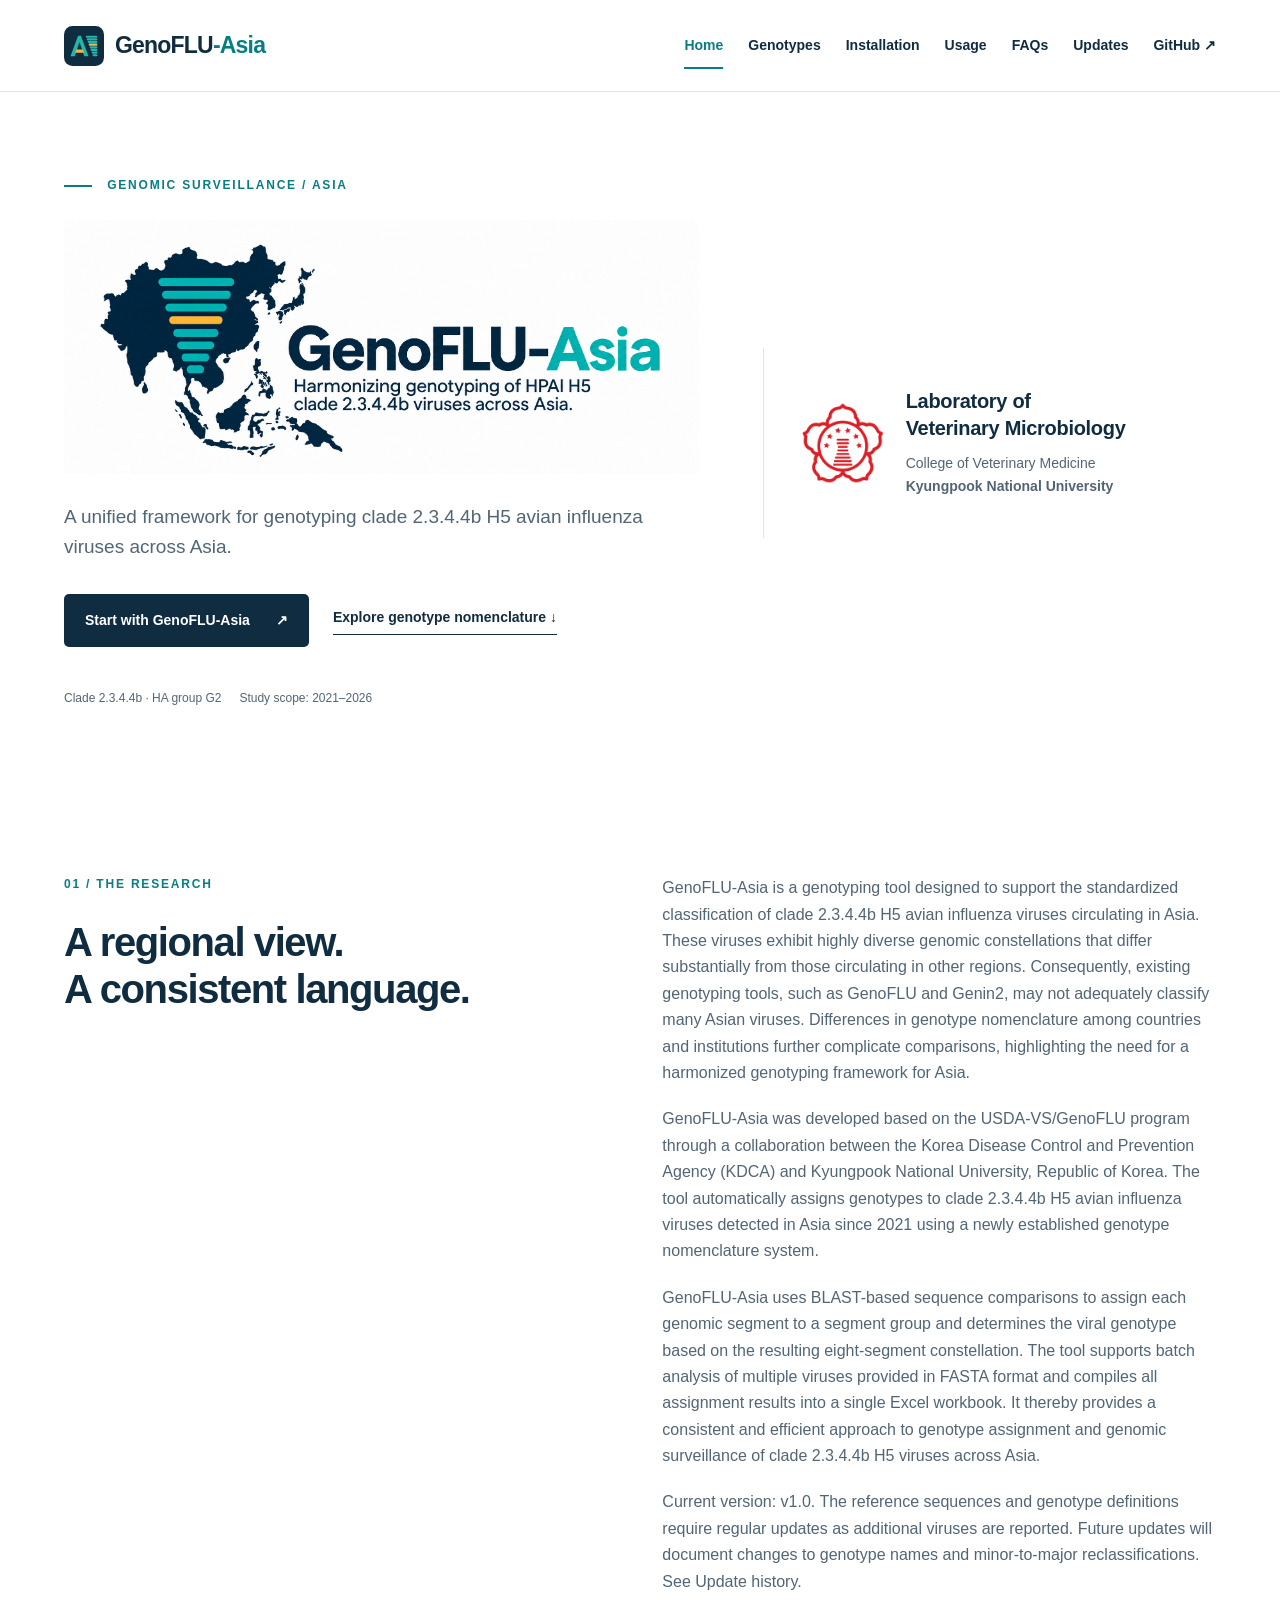
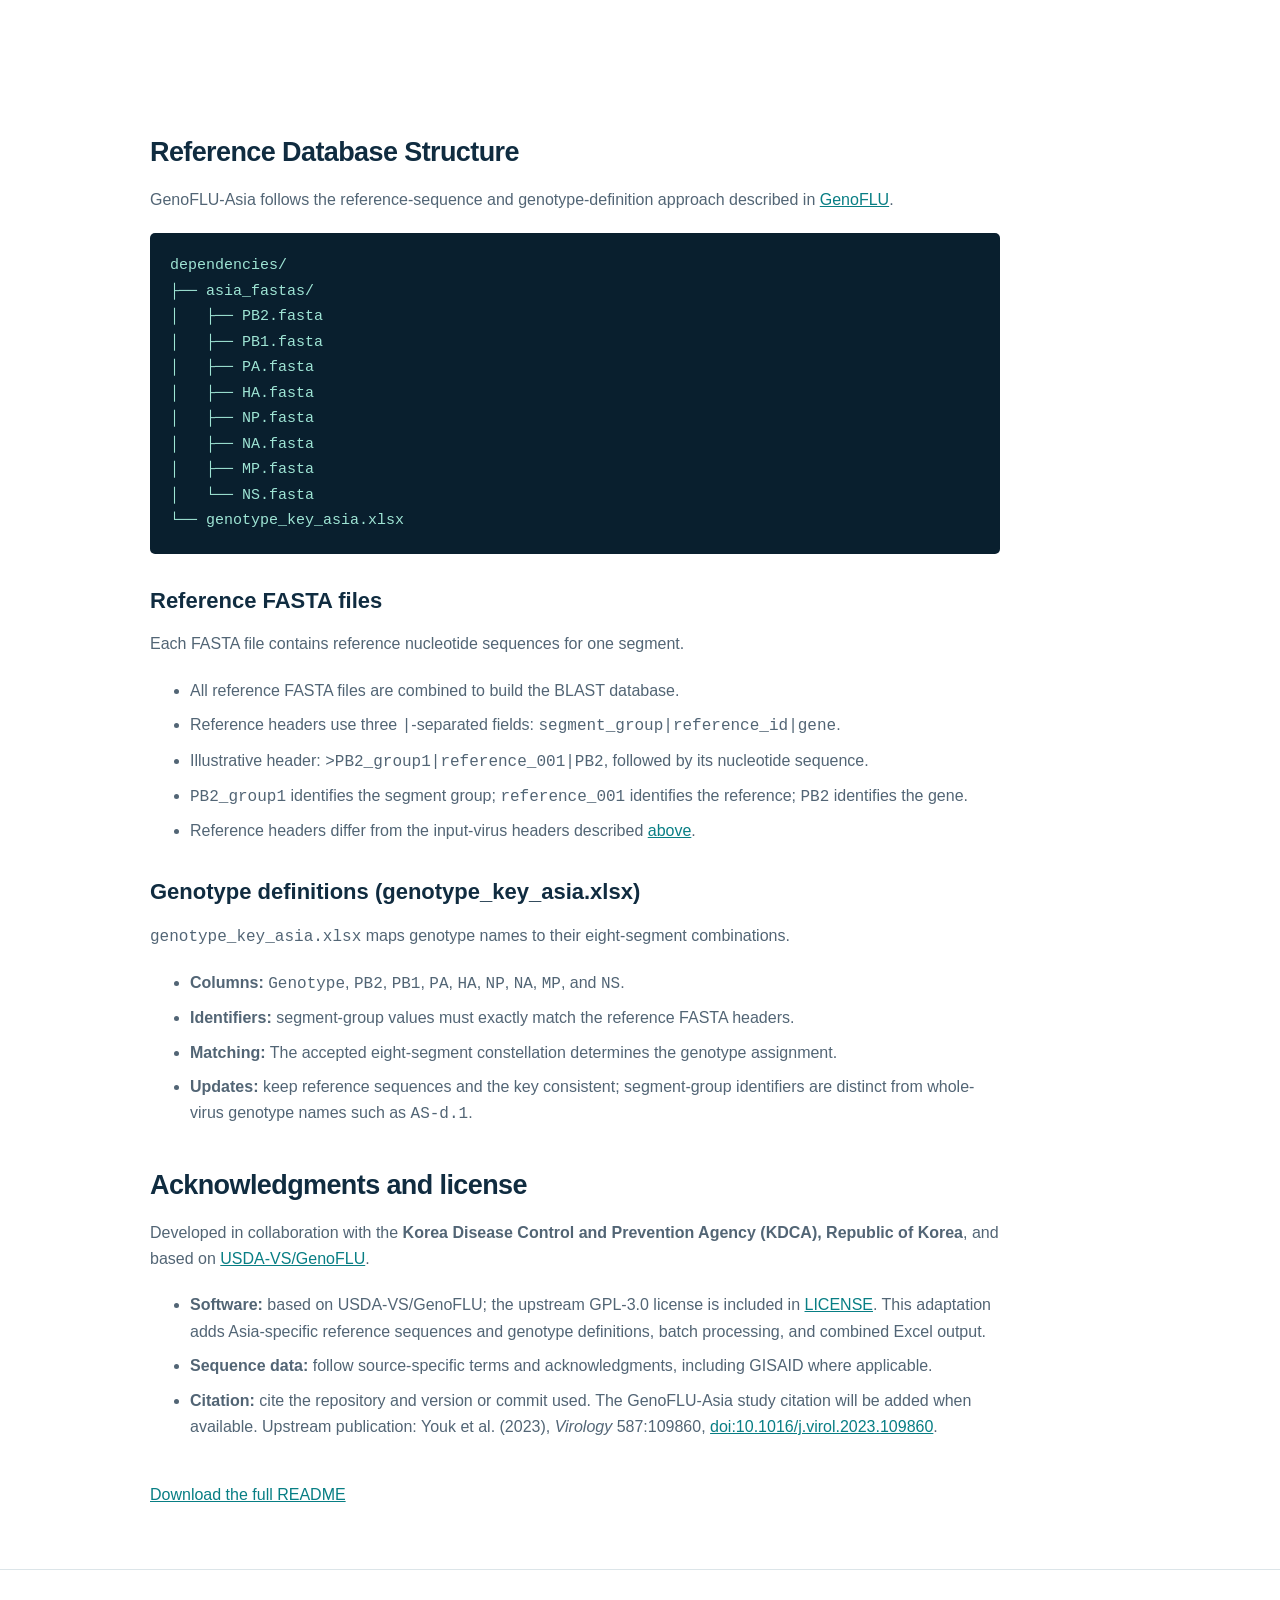
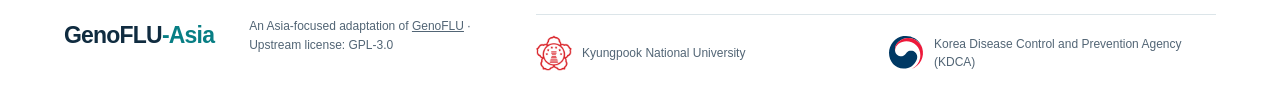
==== commit 9f750c9e: "Retain KNU logo and laboratory introduction in homepage hero" ====
--- a/docs/index.html
+++ b/docs/index.html
@@ -5,10 +5,16 @@
 <title>Home | GenoFLU-Asia</title>
 <meta name="description" content="Harmonizing genotyping of HPAI H5 clade 2.3.4.4b viruses across Asia. A unified framework for genotyping clade 2.3.4.4b H5 viruses across Asia.">
 <link rel="icon" type="image/svg+xml" href="assets/genoflu-asia-icon.svg">
-<link rel="stylesheet" href="style.css?v=20261015-footer">
+<link rel="stylesheet" href="style.css?v=20261015-knu">
 </head>
-<body><a class="skip" href="#main">Skip to content</a><header><a class="brand" href="index.html"><img class="brand-icon" src="assets/genoflu-asia-icon.svg" alt="" width="40" height="40">GenoFLU<span class="brandasia">-Asia</span></a><nav aria-label="Main navigation"><a href="index.html" aria-current="page">Home</a><a href="genotypes.html">Genotypes</a><a href="installation.html">Installation</a><a href="usage.html">Usage</a><a href="faqs.html">FAQs</a><a href="updates.html">Updates</a><a href="https://github.com/KDCA-KNU-VirusResearch/GenoFLU-Asia">GitHub ↗</a></nav></header><main id="main" class=""><section class="hero hero-home">
+<body><a class="skip" href="#main">Skip to content</a><header><a class="brand" href="index.html"><img class="brand-icon" src="assets/genoflu-asia-icon.svg" alt="" width="40" height="40">GenoFLU<span class="brandasia">-Asia</span></a><nav aria-label="Main navigation"><a href="index.html" aria-current="page">Home</a><a href="genotypes.html">Genotypes</a><a href="installation.html">Installation</a><a href="usage.html">Usage</a><a href="faqs.html">FAQs</a><a href="updates.html">Updates</a><a href="https://github.com/KDCA-KNU-VirusResearch/GenoFLU-Asia">GitHub ↗</a></nav></header><main id="main" class=""><section class="hero hero-institutions">
 <div class="herocopy"><p class="eyebrow"><span class="line"></span> GENOMIC SURVEILLANCE / ASIA</p><h1 class="hero-brand"><img src="assets/genoflu-asia-logo.png?v=6" alt="GenoFLU-Asia — Harmonizing genotyping of HPAI H5 clade 2.3.4.4b viruses across Asia." width="1983" height="793"></h1><p class="intro">A unified framework for genotyping clade 2.3.4.4b H5 avian influenza viruses across Asia.</p><div class="actions"><a class="button primary" href="installation.html">Start with GenoFLU-Asia <span aria-hidden="true">↗</span></a><a class="textlink" href="genotypes.html">Explore genotype nomenclature ↓</a></div><div class="scope"><span>Clade 2.3.4.4b · HA group G2</span><span>Study scope: 2021–2026</span></div></div>
+<aside class="institution-panel" aria-label="Kyungpook National University laboratory">
+<div class="institution knu-institution">
+<img src="assets/knu-authority-mark.jpg" alt="Kyungpook National University emblem" width="200" height="200">
+<div><h2>Laboratory of<br>Veterinary Microbiology</h2><p>College of Veterinary Medicine<br><strong>Kyungpook National University</strong></p></div>
+</div>
+</aside>
 </section>
 <section class="section overview" id="research"><div><p class="eyebrow">01 / THE RESEARCH</p><h2>A regional view.<br>A consistent language.</h2></div><div class="overviewtext"><p>GenoFLU-Asia is a genotyping tool designed to support the standardized classification of clade 2.3.4.4b H5 avian influenza viruses circulating in Asia. These viruses exhibit highly diverse genomic constellations that differ substantially from those circulating in other regions. Consequently, existing genotyping tools, such as GenoFLU and Genin2, may not adequately classify many Asian viruses. Differences in genotype nomenclature among countries and institutions further complicate comparisons, highlighting the need for a harmonized genotyping framework for Asia.</p>
 <p>GenoFLU-Asia was developed based on the USDA-VS/GenoFLU program through a collaboration between the Korea Disease Control and Prevention Agency (KDCA) and Kyungpook National University, Republic of Korea. The tool automatically assigns genotypes to clade 2.3.4.4b H5 avian influenza viruses detected in Asia since 2021 using a newly established genotype nomenclature system.</p>
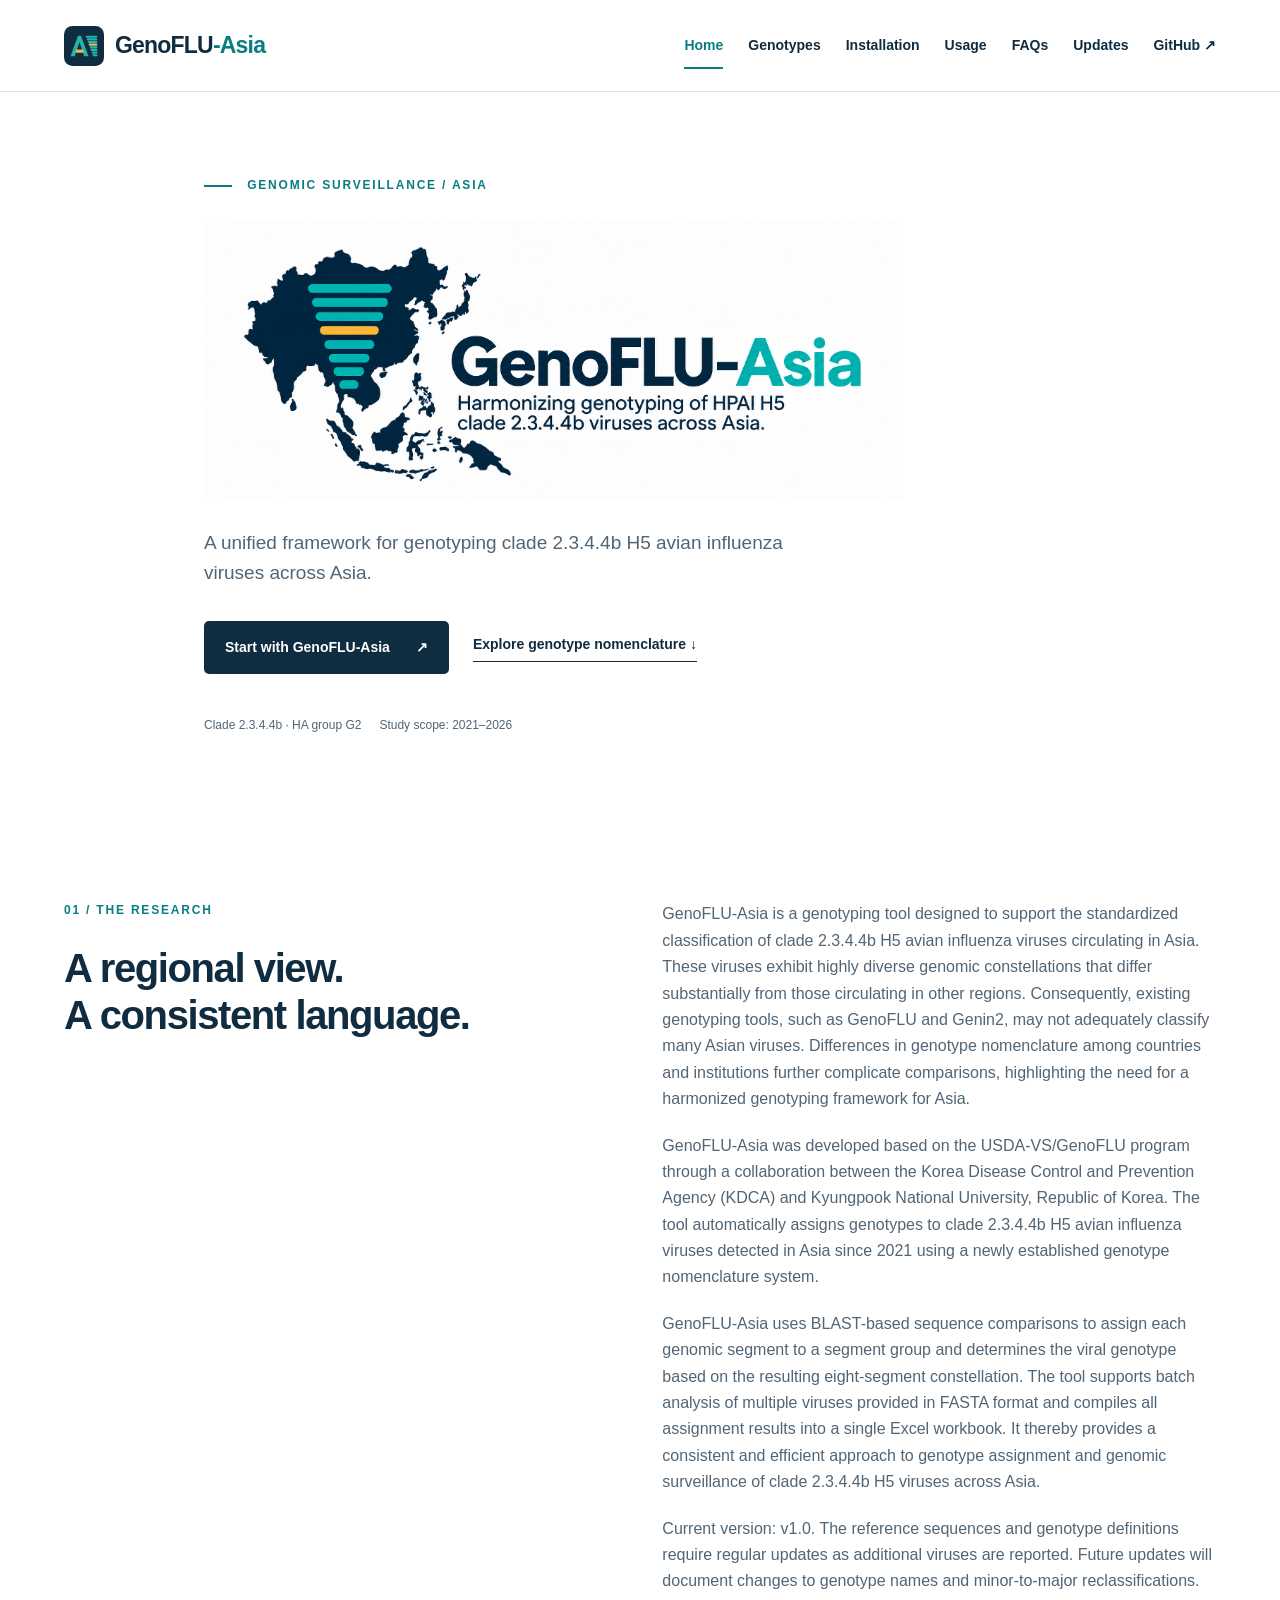
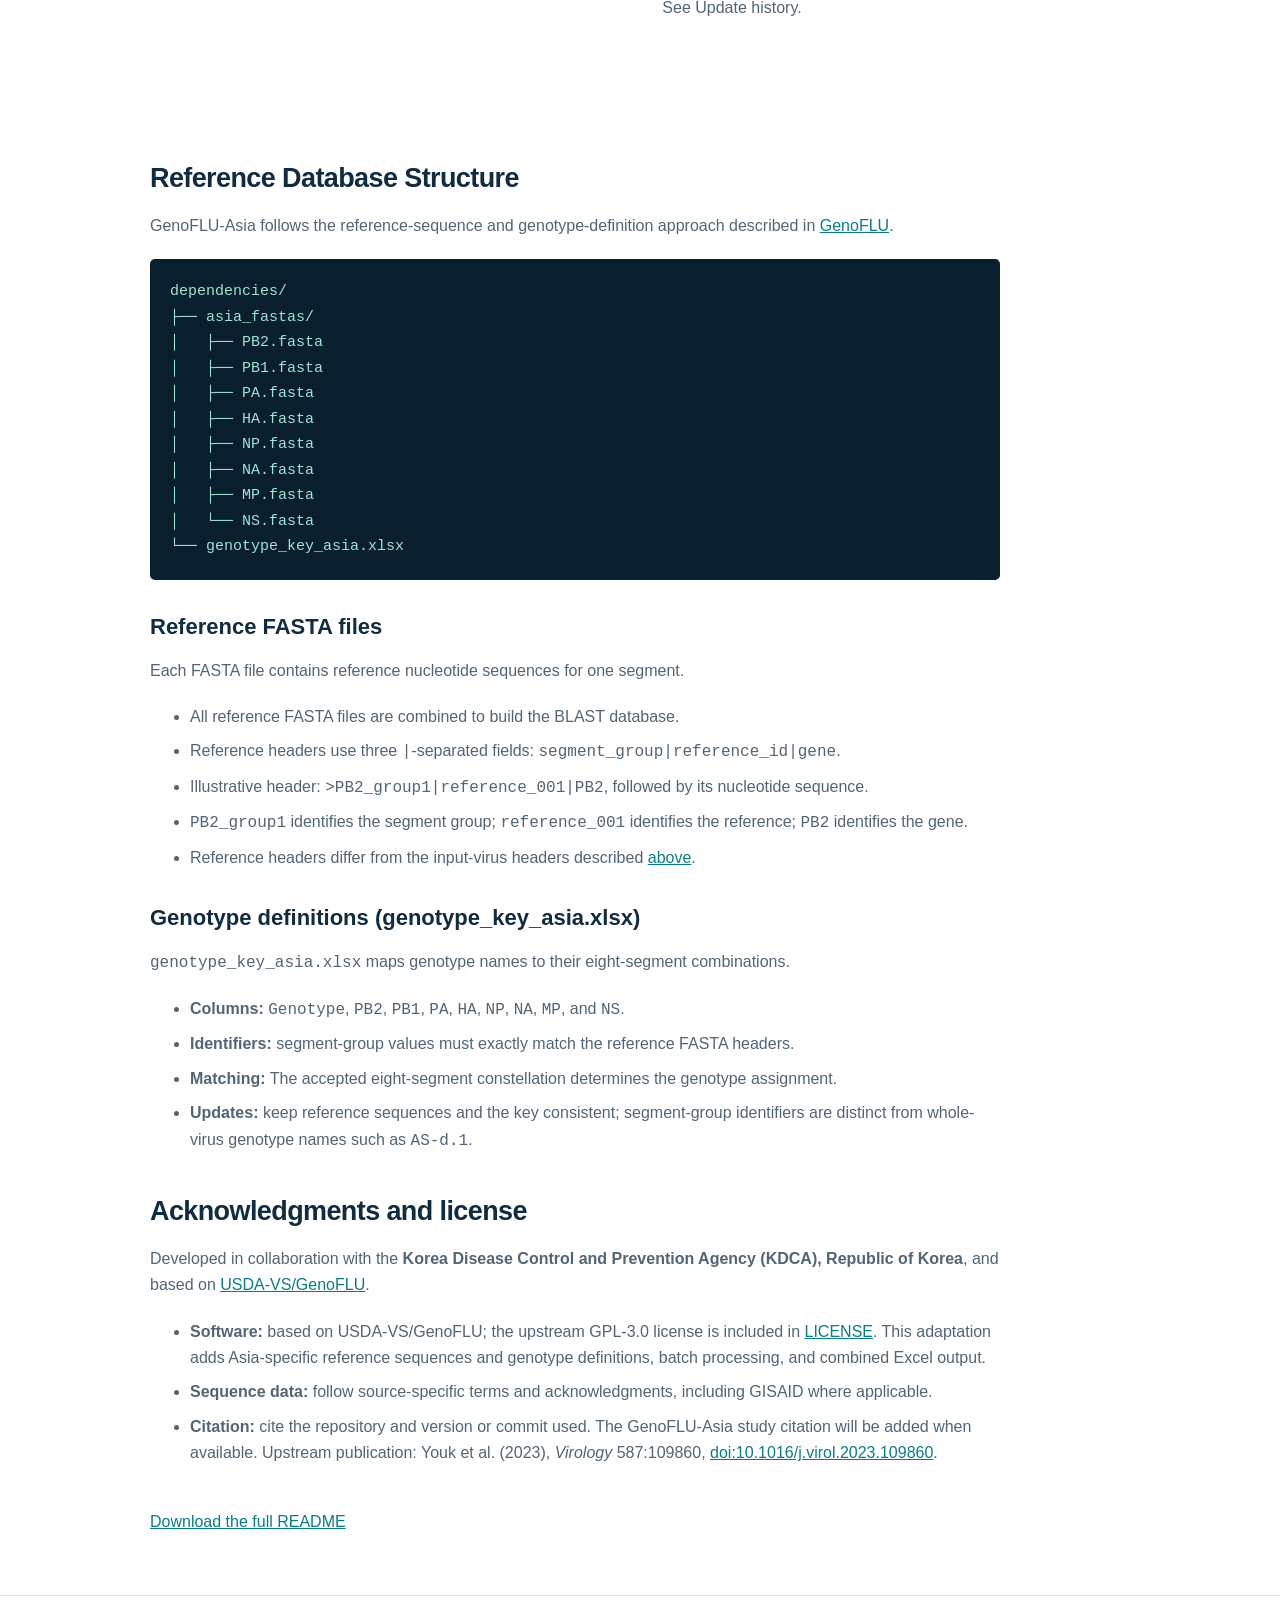
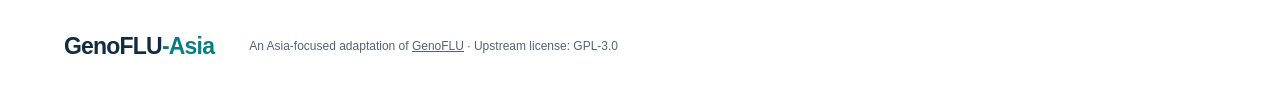
==== commit 93126a27: "Remove institutional branding from homepage header and footer" ====
--- a/docs/index.html
+++ b/docs/index.html
@@ -5,16 +5,10 @@
 <title>Home | GenoFLU-Asia</title>
 <meta name="description" content="Harmonizing genotyping of HPAI H5 clade 2.3.4.4b viruses across Asia. A unified framework for genotyping clade 2.3.4.4b H5 viruses across Asia.">
 <link rel="icon" type="image/svg+xml" href="assets/genoflu-asia-icon.svg">
-<link rel="stylesheet" href="style.css?v=20261015-knu">
+<link rel="stylesheet" href="style.css?v=20261015-no-institutions">
 </head>
-<body><a class="skip" href="#main">Skip to content</a><header><a class="brand" href="index.html"><img class="brand-icon" src="assets/genoflu-asia-icon.svg" alt="" width="40" height="40">GenoFLU<span class="brandasia">-Asia</span></a><nav aria-label="Main navigation"><a href="index.html" aria-current="page">Home</a><a href="genotypes.html">Genotypes</a><a href="installation.html">Installation</a><a href="usage.html">Usage</a><a href="faqs.html">FAQs</a><a href="updates.html">Updates</a><a href="https://github.com/KDCA-KNU-VirusResearch/GenoFLU-Asia">GitHub ↗</a></nav></header><main id="main" class=""><section class="hero hero-institutions">
+<body><a class="skip" href="#main">Skip to content</a><header><a class="brand" href="index.html"><img class="brand-icon" src="assets/genoflu-asia-icon.svg" alt="" width="40" height="40">GenoFLU<span class="brandasia">-Asia</span></a><nav aria-label="Main navigation"><a href="index.html" aria-current="page">Home</a><a href="genotypes.html">Genotypes</a><a href="installation.html">Installation</a><a href="usage.html">Usage</a><a href="faqs.html">FAQs</a><a href="updates.html">Updates</a><a href="https://github.com/KDCA-KNU-VirusResearch/GenoFLU-Asia">GitHub ↗</a></nav></header><main id="main" class=""><section class="hero hero-home">
 <div class="herocopy"><p class="eyebrow"><span class="line"></span> GENOMIC SURVEILLANCE / ASIA</p><h1 class="hero-brand"><img src="assets/genoflu-asia-logo.png?v=6" alt="GenoFLU-Asia — Harmonizing genotyping of HPAI H5 clade 2.3.4.4b viruses across Asia." width="1983" height="793"></h1><p class="intro">A unified framework for genotyping clade 2.3.4.4b H5 avian influenza viruses across Asia.</p><div class="actions"><a class="button primary" href="installation.html">Start with GenoFLU-Asia <span aria-hidden="true">↗</span></a><a class="textlink" href="genotypes.html">Explore genotype nomenclature ↓</a></div><div class="scope"><span>Clade 2.3.4.4b · HA group G2</span><span>Study scope: 2021–2026</span></div></div>
-<aside class="institution-panel" aria-label="Kyungpook National University laboratory">
-<div class="institution knu-institution">
-<img src="assets/knu-authority-mark.jpg" alt="Kyungpook National University emblem" width="200" height="200">
-<div><h2>Laboratory of<br>Veterinary Microbiology</h2><p>College of Veterinary Medicine<br><strong>Kyungpook National University</strong></p></div>
-</div>
-</aside>
 </section>
 <section class="section overview" id="research"><div><p class="eyebrow">01 / THE RESEARCH</p><h2>A regional view.<br>A consistent language.</h2></div><div class="overviewtext"><p>GenoFLU-Asia is a genotyping tool designed to support the standardized classification of clade 2.3.4.4b H5 avian influenza viruses circulating in Asia. These viruses exhibit highly diverse genomic constellations that differ substantially from those circulating in other regions. Consequently, existing genotyping tools, such as GenoFLU and Genin2, may not adequately classify many Asian viruses. Differences in genotype nomenclature among countries and institutions further complicate comparisons, highlighting the need for a harmonized genotyping framework for Asia.</p>
 <p>GenoFLU-Asia was developed based on the USDA-VS/GenoFLU program through a collaboration between the Korea Disease Control and Prevention Agency (KDCA) and Kyungpook National University, Republic of Korea. The tool automatically assigns genotypes to clade 2.3.4.4b H5 avian influenza viruses detected in Asia since 2021 using a newly established genotype nomenclature system.</p>
@@ -39,7 +33,4 @@
 <p><code>genotype_key_asia.xlsx</code> maps genotype names to their eight-segment combinations.</p>
 <ul><li><strong>Columns:</strong> <code>Genotype</code>, <code>PB2</code>, <code>PB1</code>, <code>PA</code>, <code>HA</code>, <code>NP</code>, <code>NA</code>, <code>MP</code>, and <code>NS</code>.</li><li><strong>Identifiers:</strong> segment-group values must exactly match the reference FASTA headers.</li><li><strong>Matching:</strong> The accepted eight-segment constellation determines the genotype assignment.</li><li><strong>Updates:</strong> keep reference sequences and the key consistent; segment-group identifiers are distinct from whole-virus genotype names such as <code>AS-d.1</code>.</li></ul></section><section id="acknowledgments-and-license"><h2>Acknowledgments and license</h2>
 <p>Developed in collaboration with the <strong>Korea Disease Control and Prevention Agency (KDCA), Republic of Korea</strong>, and based on <a href="https://github.com/USDA-VS/GenoFLU">USDA-VS/GenoFLU</a>.</p>
-<ul><li><strong>Software:</strong> based on USDA-VS/GenoFLU; the upstream GPL-3.0 license is included in <a href="LICENSE">LICENSE</a>. This adaptation adds Asia-specific reference sequences and genotype definitions, batch processing, and combined Excel output.</li><li><strong>Sequence data:</strong> follow source-specific terms and acknowledgments, including GISAID where applicable.</li><li><strong>Citation:</strong> cite the repository and version or commit used. The GenoFLU-Asia study citation will be added when available. Upstream publication: Youk et al. (2023), <em>Virology</em> 587:109860, <a href="https://doi.org/10.1016/j.virol.2023.109860">doi:10.1016/j.virol.2023.109860</a>.</li></ul></section><p><a href="README.md">Download the full README</a></p></div></div><!-- README_REFERENCE_END --></main><footer class="home-footer"><a class="brand" href="index.html">GenoFLU<span class="brandasia">-Asia</span></a><p>An Asia-focused adaptation of <a href="https://github.com/USDA-VS/GenoFLU">GenoFLU</a> · Upstream license: GPL-3.0</p><div class="footer-institutions" aria-label="Research institutions">
-<div class="footer-institution"><img src="assets/knu-authority-mark.jpg" alt="" width="36" height="36"><span>Kyungpook National University</span></div>
-<div class="footer-institution"><img src="assets/kdca-signature.svg" alt="" width="36" height="36"><span>Korea Disease Control and Prevention Agency (KDCA)</span></div>
-</div></footer><div role="status" aria-live="polite" id="status"></div><script src="app.js"></script></body></html>
+<ul><li><strong>Software:</strong> based on USDA-VS/GenoFLU; the upstream GPL-3.0 license is included in <a href="LICENSE">LICENSE</a>. This adaptation adds Asia-specific reference sequences and genotype definitions, batch processing, and combined Excel output.</li><li><strong>Sequence data:</strong> follow source-specific terms and acknowledgments, including GISAID where applicable.</li><li><strong>Citation:</strong> cite the repository and version or commit used. The GenoFLU-Asia study citation will be added when available. Upstream publication: Youk et al. (2023), <em>Virology</em> 587:109860, <a href="https://doi.org/10.1016/j.virol.2023.109860">doi:10.1016/j.virol.2023.109860</a>.</li></ul></section><p><a href="README.md">Download the full README</a></p></div></div><!-- README_REFERENCE_END --></main><footer><a class="brand" href="index.html">GenoFLU<span class="brandasia">-Asia</span></a><p>An Asia-focused adaptation of <a href="https://github.com/USDA-VS/GenoFLU">GenoFLU</a> · Upstream license: GPL-3.0</p></footer><div role="status" aria-live="polite" id="status"></div><script src="app.js"></script></body></html>
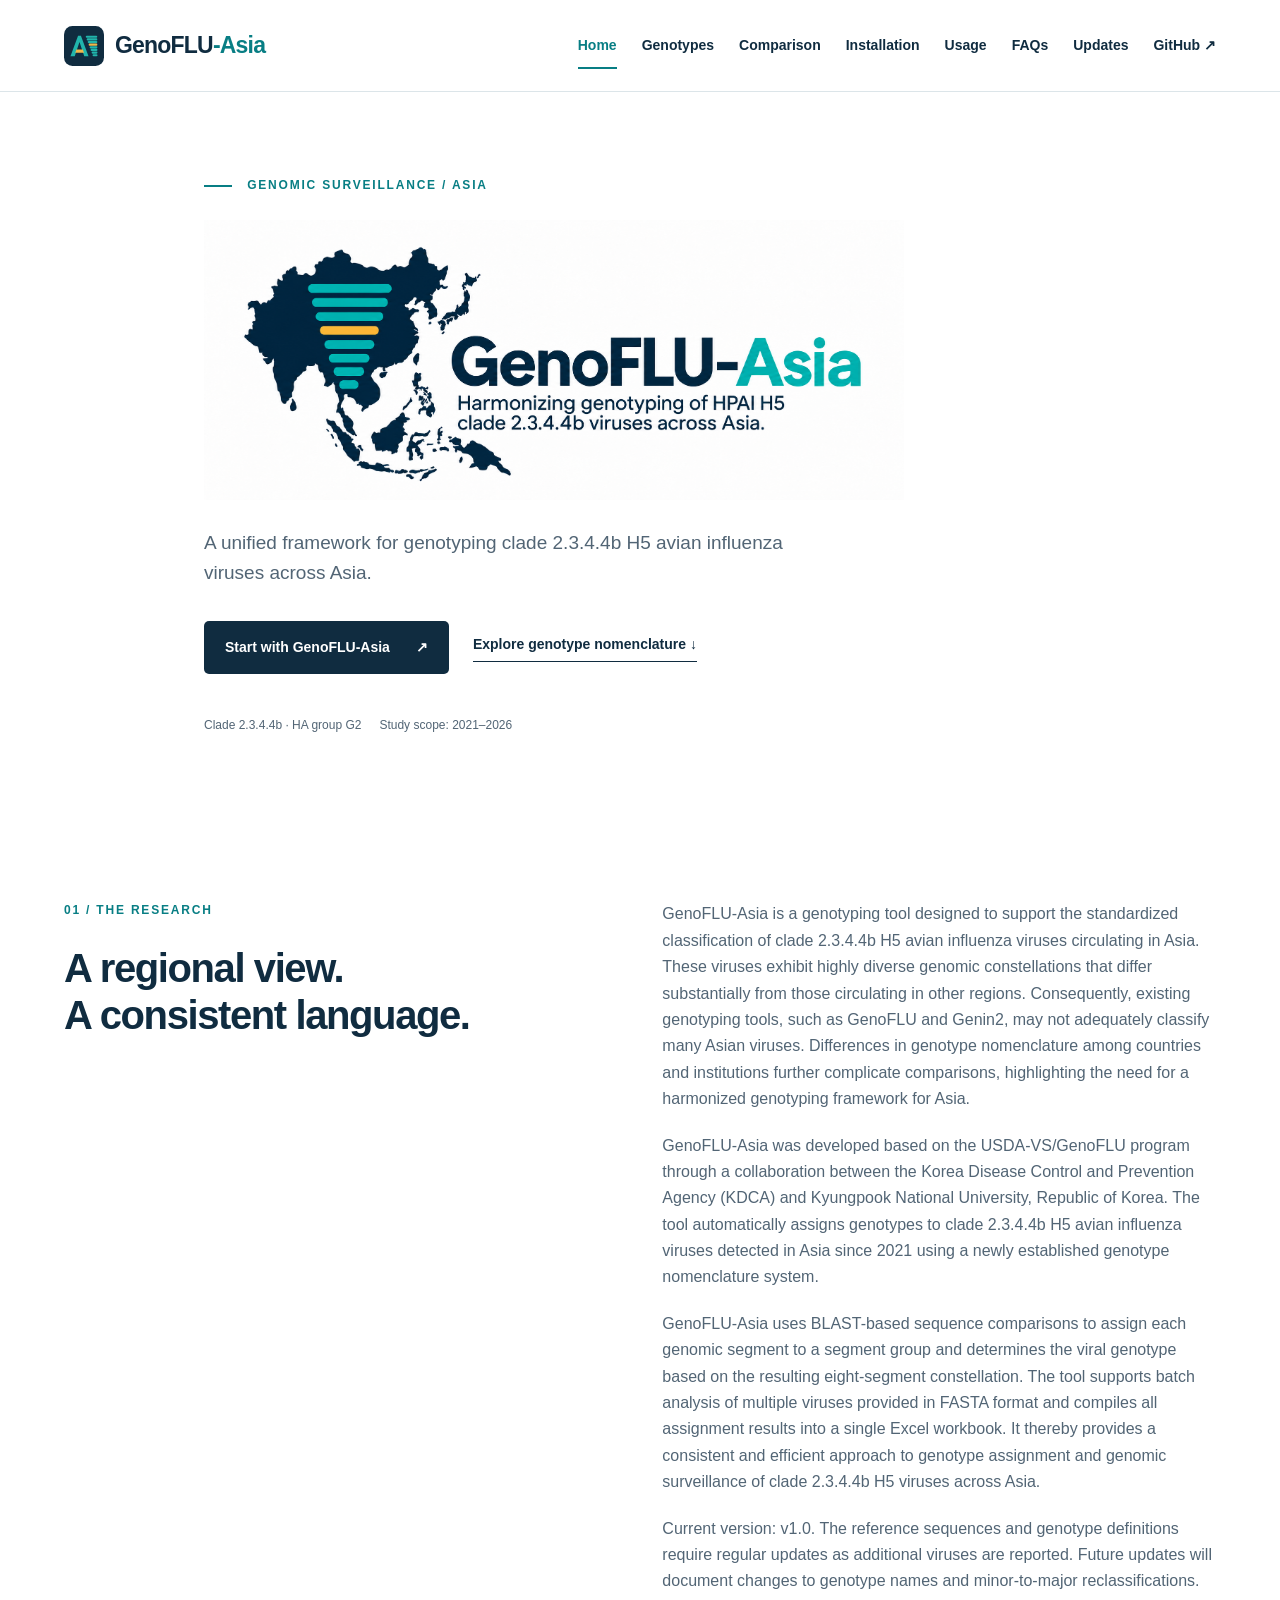
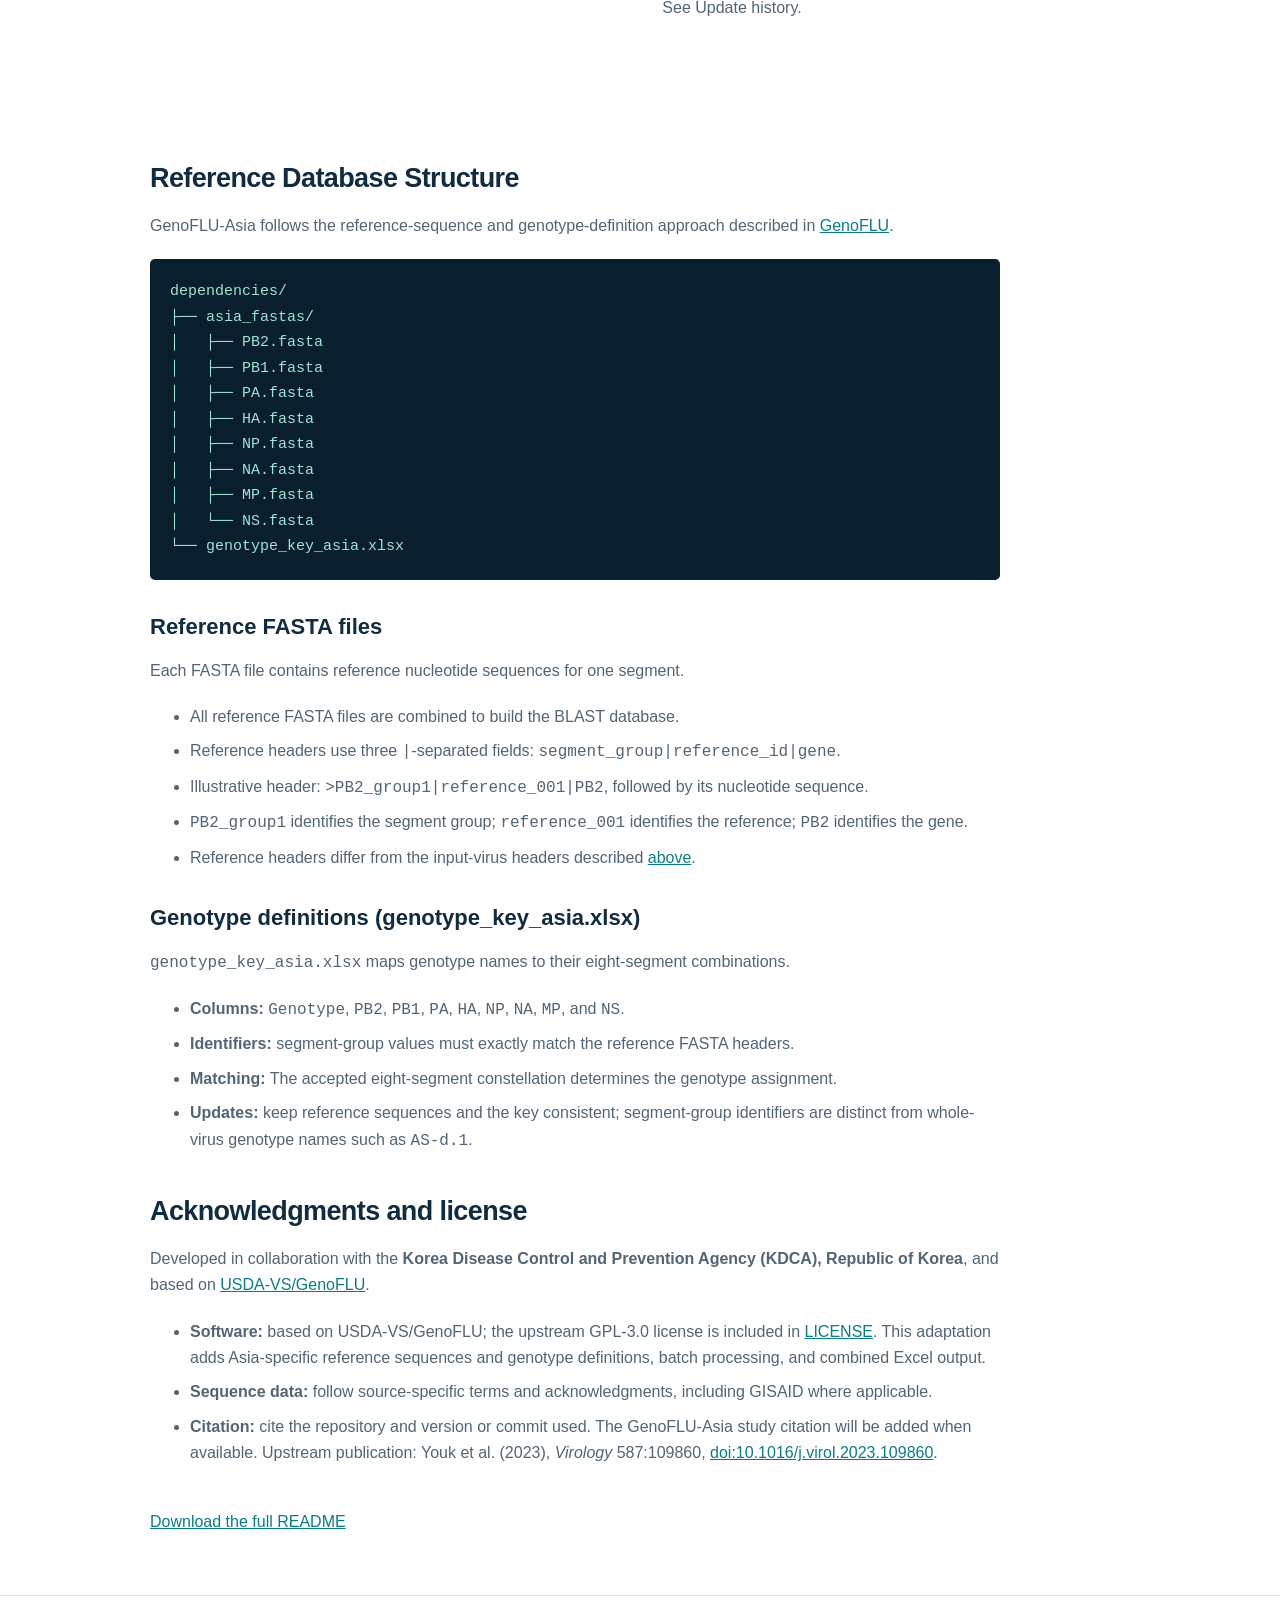
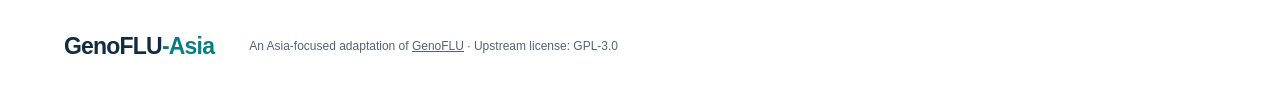
==== commit 1d64fb25: "Publish searchable literature genotype comparison and source workbook" ====
--- a/docs/index.html
+++ b/docs/index.html
@@ -6,8 +6,9 @@
 <meta name="description" content="Harmonizing genotyping of HPAI H5 clade 2.3.4.4b viruses across Asia. A unified framework for genotyping clade 2.3.4.4b H5 viruses across Asia.">
 <link rel="icon" type="image/svg+xml" href="assets/genoflu-asia-icon.svg">
 <link rel="stylesheet" href="style.css?v=20261015-no-institutions">
+<link rel="stylesheet" href="navigation.css?v=20261027">
 </head>
-<body><a class="skip" href="#main">Skip to content</a><header><a class="brand" href="index.html"><img class="brand-icon" src="assets/genoflu-asia-icon.svg" alt="" width="40" height="40">GenoFLU<span class="brandasia">-Asia</span></a><nav aria-label="Main navigation"><a href="index.html" aria-current="page">Home</a><a href="genotypes.html">Genotypes</a><a href="installation.html">Installation</a><a href="usage.html">Usage</a><a href="faqs.html">FAQs</a><a href="updates.html">Updates</a><a href="https://github.com/KDCA-KNU-VirusResearch/GenoFLU-Asia">GitHub ↗</a></nav></header><main id="main" class=""><section class="hero hero-home">
+<body><a class="skip" href="#main">Skip to content</a><header><a class="brand" href="index.html"><img class="brand-icon" src="assets/genoflu-asia-icon.svg" alt="" width="40" height="40">GenoFLU<span class="brandasia">-Asia</span></a><nav aria-label="Main navigation"><a href="index.html" aria-current="page">Home</a><a href="genotypes.html">Genotypes</a><a href="comparison.html">Comparison</a><a href="installation.html">Installation</a><a href="usage.html">Usage</a><a href="faqs.html">FAQs</a><a href="updates.html">Updates</a><a href="https://github.com/KDCA-KNU-VirusResearch/GenoFLU-Asia">GitHub ↗</a></nav></header><main id="main" class=""><section class="hero hero-home">
 <div class="herocopy"><p class="eyebrow"><span class="line"></span> GENOMIC SURVEILLANCE / ASIA</p><h1 class="hero-brand"><img src="assets/genoflu-asia-logo.png?v=6" alt="GenoFLU-Asia — Harmonizing genotyping of HPAI H5 clade 2.3.4.4b viruses across Asia." width="1983" height="793"></h1><p class="intro">A unified framework for genotyping clade 2.3.4.4b H5 avian influenza viruses across Asia.</p><div class="actions"><a class="button primary" href="installation.html">Start with GenoFLU-Asia <span aria-hidden="true">↗</span></a><a class="textlink" href="genotypes.html">Explore genotype nomenclature ↓</a></div><div class="scope"><span>Clade 2.3.4.4b · HA group G2</span><span>Study scope: 2021–2026</span></div></div>
 </section>
 <section class="section overview" id="research"><div><p class="eyebrow">01 / THE RESEARCH</p><h2>A regional view.<br>A consistent language.</h2></div><div class="overviewtext"><p>GenoFLU-Asia is a genotyping tool designed to support the standardized classification of clade 2.3.4.4b H5 avian influenza viruses circulating in Asia. These viruses exhibit highly diverse genomic constellations that differ substantially from those circulating in other regions. Consequently, existing genotyping tools, such as GenoFLU and Genin2, may not adequately classify many Asian viruses. Differences in genotype nomenclature among countries and institutions further complicate comparisons, highlighting the need for a harmonized genotyping framework for Asia.</p>
--- a/docs/navigation.css
+++ b/docs/navigation.css
@@ -0,0 +1,2 @@
+/* Keep the expanded documentation navigation usable on smaller screens. */
+@media(max-width:1150px){header{height:auto;min-height:92px;flex-wrap:wrap;gap:16px;padding-top:18px;padding-bottom:18px}header nav{width:100%;overflow-x:auto;white-space:nowrap;padding-bottom:5px;gap:22px;flex-shrink:0}header nav>a{flex-shrink:0}}
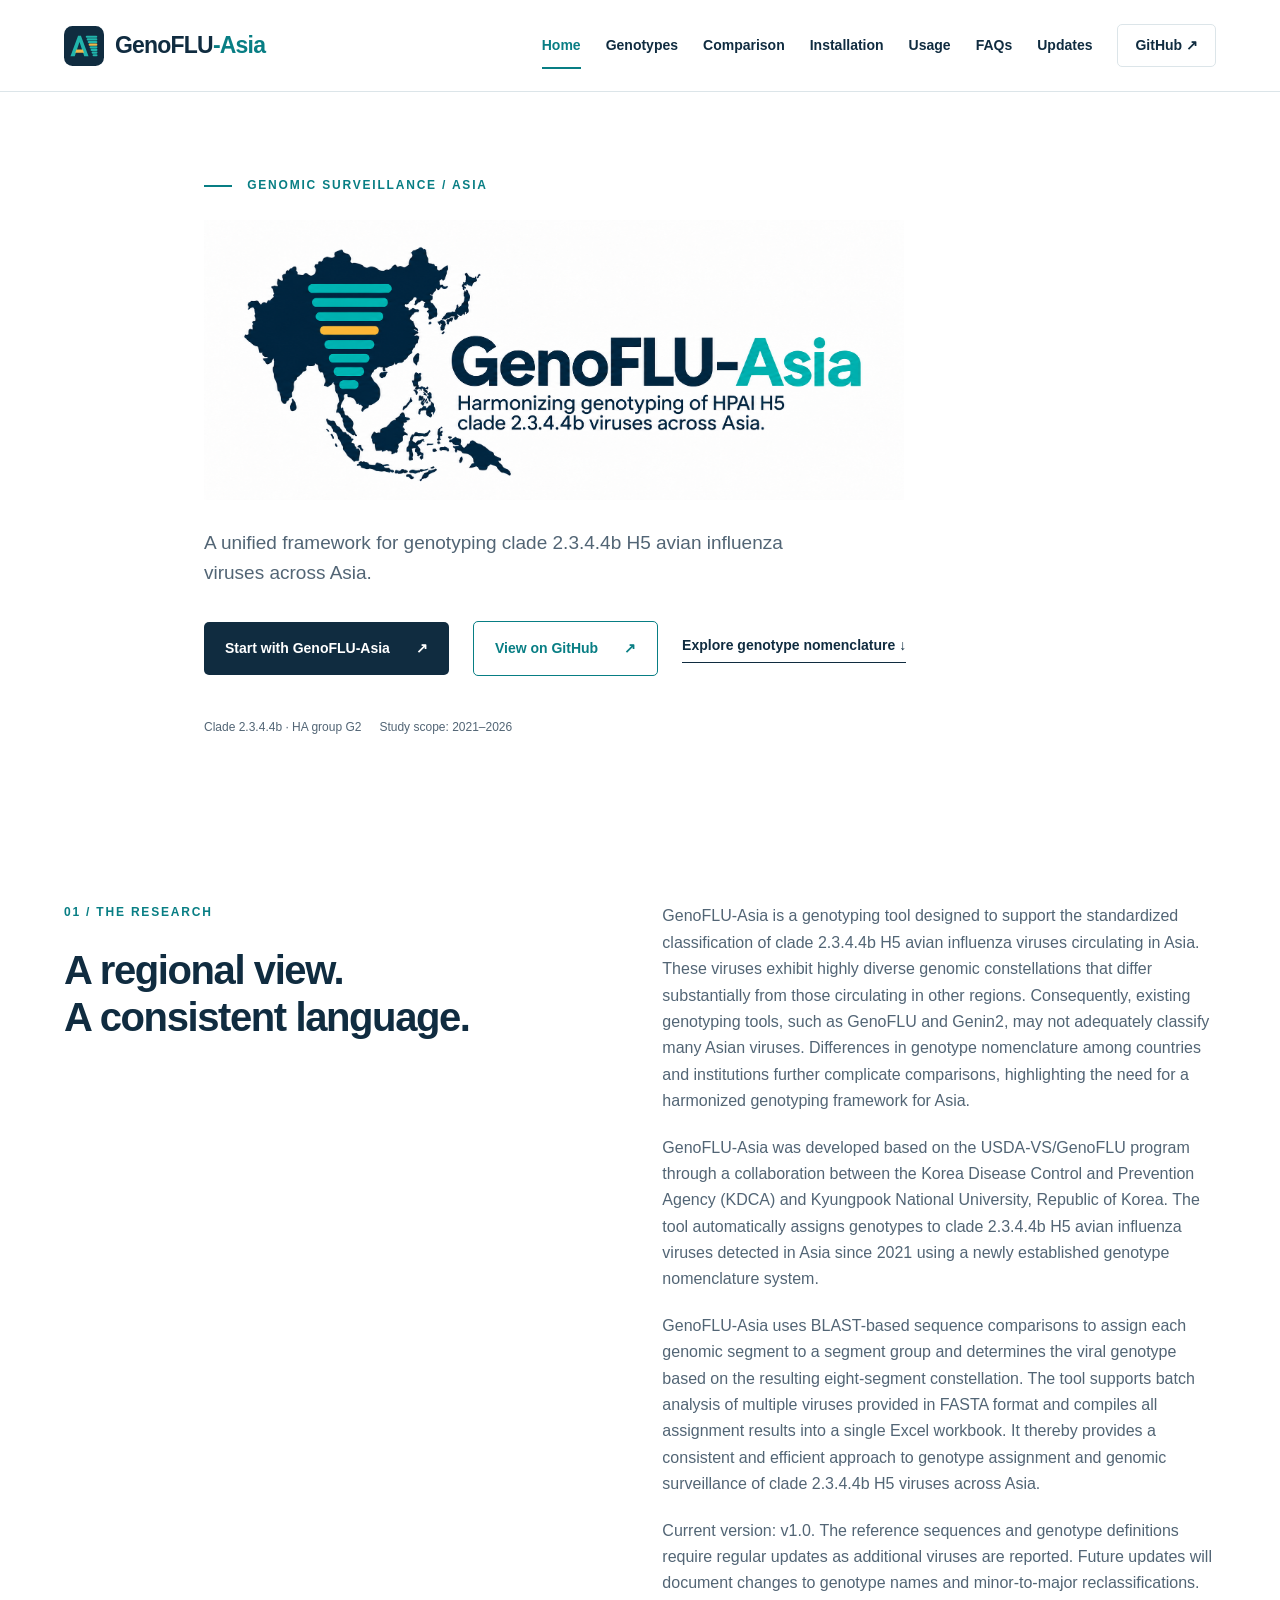
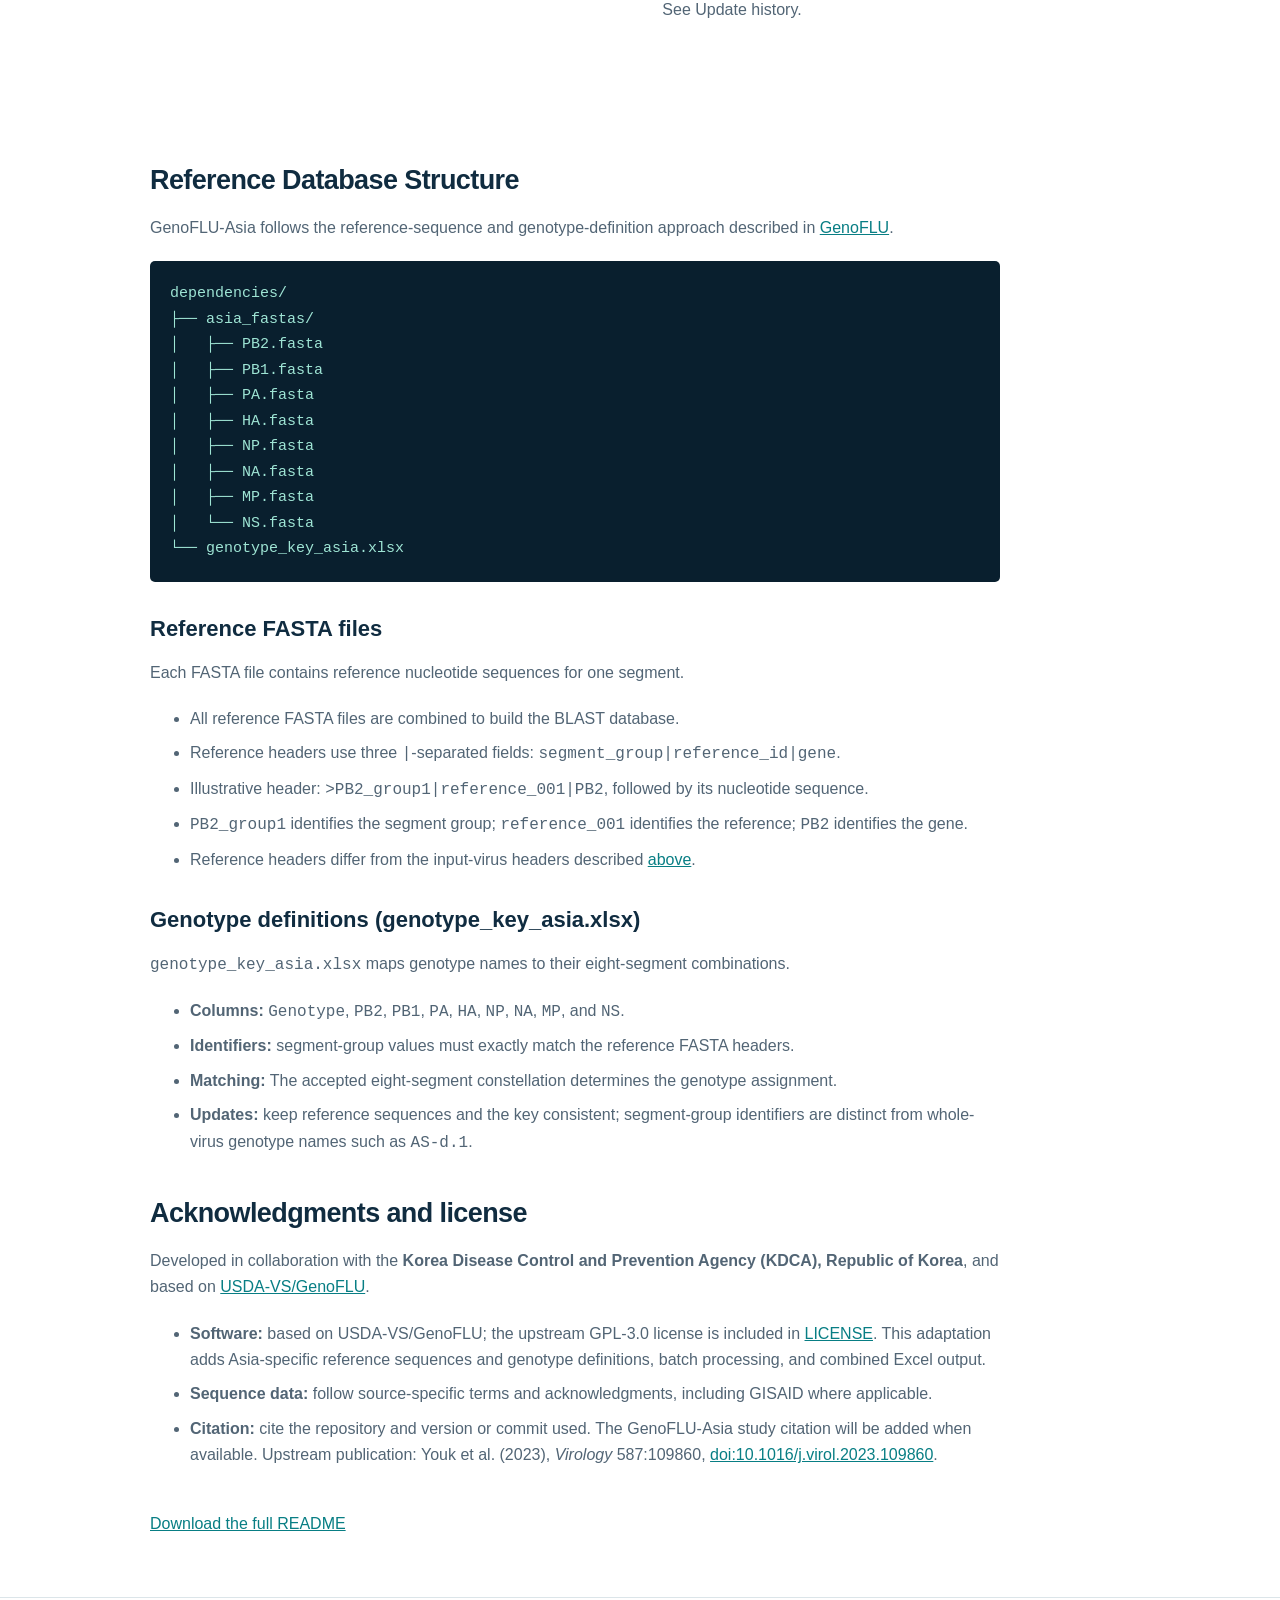
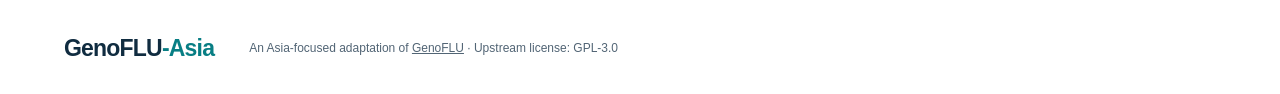
==== commit d4057c2e: "Add prominent GitHub button to homepage" ====
--- a/docs/index.html
+++ b/docs/index.html
@@ -2,14 +2,22 @@
 <html lang="en">
 <head>
 <meta charset="utf-8"><meta name="viewport" content="width=device-width,initial-scale=1">
-<title>Home | GenoFLU-Asia</title>
-<meta name="description" content="Harmonizing genotyping of HPAI H5 clade 2.3.4.4b viruses across Asia. A unified framework for genotyping clade 2.3.4.4b H5 viruses across Asia.">
+<title>GenoFLU-Asia | Genotyping Asian H5 Avian Influenza Viruses</title>
+<meta name="description" content="GenoFLU-Asia assigns genotypes to Asian clade 2.3.4.4b H5 avian influenza viruses using BLAST and eight-segment genomic constellations. Explore installation guides and genotype nomenclature.">
 <link rel="icon" type="image/svg+xml" href="assets/genoflu-asia-icon.svg">
-<link rel="stylesheet" href="style.css?v=20261015-no-institutions">
+<link rel="stylesheet" href="style.css?v=20261117-github-button">
 <link rel="stylesheet" href="navigation.css?v=20261027">
+<link rel="canonical" href="https://kdca-knu-virusresearch.github.io/GenoFLU-Asia/">
+<link rel="sitemap" type="application/xml" href="sitemap.xml">
+<meta property="og:title" content="GenoFLU-Asia | Genotyping Asian H5 Avian Influenza Viruses">
+<meta property="og:description" content="GenoFLU-Asia assigns genotypes to Asian clade 2.3.4.4b H5 avian influenza viruses using BLAST and eight-segment genomic constellations. Explore installation guides and genotype nomenclature.">
+<meta property="og:url" content="https://kdca-knu-virusresearch.github.io/GenoFLU-Asia/">
+<meta property="og:type" content="website">
+<meta property="og:site_name" content="GenoFLU-Asia">
+<meta name="google-site-verification" content="6knbxkI3NNQRae6-8nmXJFH7IwRzG9PaSxsW7di8FjY" />
 </head>
-<body><a class="skip" href="#main">Skip to content</a><header><a class="brand" href="index.html"><img class="brand-icon" src="assets/genoflu-asia-icon.svg" alt="" width="40" height="40">GenoFLU<span class="brandasia">-Asia</span></a><nav aria-label="Main navigation"><a href="index.html" aria-current="page">Home</a><a href="genotypes.html">Genotypes</a><a href="comparison.html">Comparison</a><a href="installation.html">Installation</a><a href="usage.html">Usage</a><a href="faqs.html">FAQs</a><a href="updates.html">Updates</a><a href="https://github.com/KDCA-KNU-VirusResearch/GenoFLU-Asia">GitHub ↗</a></nav></header><main id="main" class=""><section class="hero hero-home">
-<div class="herocopy"><p class="eyebrow"><span class="line"></span> GENOMIC SURVEILLANCE / ASIA</p><h1 class="hero-brand"><img src="assets/genoflu-asia-logo.png?v=6" alt="GenoFLU-Asia — Harmonizing genotyping of HPAI H5 clade 2.3.4.4b viruses across Asia." width="1983" height="793"></h1><p class="intro">A unified framework for genotyping clade 2.3.4.4b H5 avian influenza viruses across Asia.</p><div class="actions"><a class="button primary" href="installation.html">Start with GenoFLU-Asia <span aria-hidden="true">↗</span></a><a class="textlink" href="genotypes.html">Explore genotype nomenclature ↓</a></div><div class="scope"><span>Clade 2.3.4.4b · HA group G2</span><span>Study scope: 2021–2026</span></div></div>
+<body><a class="skip" href="#main">Skip to content</a><header><a class="brand" href="index.html"><img class="brand-icon" src="assets/genoflu-asia-icon.svg" alt="" width="40" height="40">GenoFLU<span class="brandasia">-Asia</span></a><nav aria-label="Main navigation"><a href="index.html" aria-current="page">Home</a><a href="genotypes.html">Genotypes</a><a href="comparison.html">Comparison</a><a href="installation.html">Installation</a><a href="usage.html">Usage</a><a href="faqs.html">FAQs</a><a href="updates.html">Updates</a><a class="navbutton" href="https://github.com/KDCA-KNU-VirusResearch/GenoFLU-Asia">GitHub ↗</a></nav></header><main id="main" class=""><section class="hero hero-home">
+<div class="herocopy"><p class="eyebrow"><span class="line"></span> GENOMIC SURVEILLANCE / ASIA</p><h1 class="hero-brand"><img src="assets/genoflu-asia-logo.png?v=6" alt="GenoFLU-Asia — Harmonizing genotyping of HPAI H5 clade 2.3.4.4b viruses across Asia." width="1983" height="793"></h1><p class="intro">A unified framework for genotyping clade 2.3.4.4b H5 avian influenza viruses across Asia.</p><div class="actions"><a class="button primary" href="installation.html">Start with GenoFLU-Asia <span aria-hidden="true">↗</span></a><a class="button github-button" href="https://github.com/KDCA-KNU-VirusResearch/GenoFLU-Asia">View on GitHub <span aria-hidden="true">↗</span></a><a class="textlink" href="genotypes.html">Explore genotype nomenclature ↓</a></div><div class="scope"><span>Clade 2.3.4.4b · HA group G2</span><span>Study scope: 2021–2026</span></div></div>
 </section>
 <section class="section overview" id="research"><div><p class="eyebrow">01 / THE RESEARCH</p><h2>A regional view.<br>A consistent language.</h2></div><div class="overviewtext"><p>GenoFLU-Asia is a genotyping tool designed to support the standardized classification of clade 2.3.4.4b H5 avian influenza viruses circulating in Asia. These viruses exhibit highly diverse genomic constellations that differ substantially from those circulating in other regions. Consequently, existing genotyping tools, such as GenoFLU and Genin2, may not adequately classify many Asian viruses. Differences in genotype nomenclature among countries and institutions further complicate comparisons, highlighting the need for a harmonized genotyping framework for Asia.</p>
 <p>GenoFLU-Asia was developed based on the USDA-VS/GenoFLU program through a collaboration between the Korea Disease Control and Prevention Agency (KDCA) and Kyungpook National University, Republic of Korea. The tool automatically assigns genotypes to clade 2.3.4.4b H5 avian influenza viruses detected in Asia since 2021 using a newly established genotype nomenclature system.</p>
--- a/docs/style.css
+++ b/docs/style.css
@@ -32,3 +32,4 @@
 footer.home-footer{flex-wrap:wrap}footer.home-footer .footer-institutions{order:4;flex-basis:100%;display:grid;grid-template-columns:repeat(2,minmax(0,1fr));gap:24px;max-width:680px;margin:12px auto 0;padding-top:20px;border-top:1px solid var(--line)}
 .footer-institution{display:flex;align-items:center;gap:10px;min-width:0;font-size:12px;line-height:1.5;color:var(--gray)}.footer-institution img{width:36px;height:36px;object-fit:contain;flex-shrink:0}
 @media(max-width:720px){footer.home-footer .footer-institutions{gap:16px}.footer-institution{font-size:11px;gap:8px}.footer-institution img{width:30px;height:30px}}
+.hero-home .github-button{border:1px solid var(--teal);color:var(--teal);background:white}.hero-home .github-button:hover{background:var(--teal);color:white}
